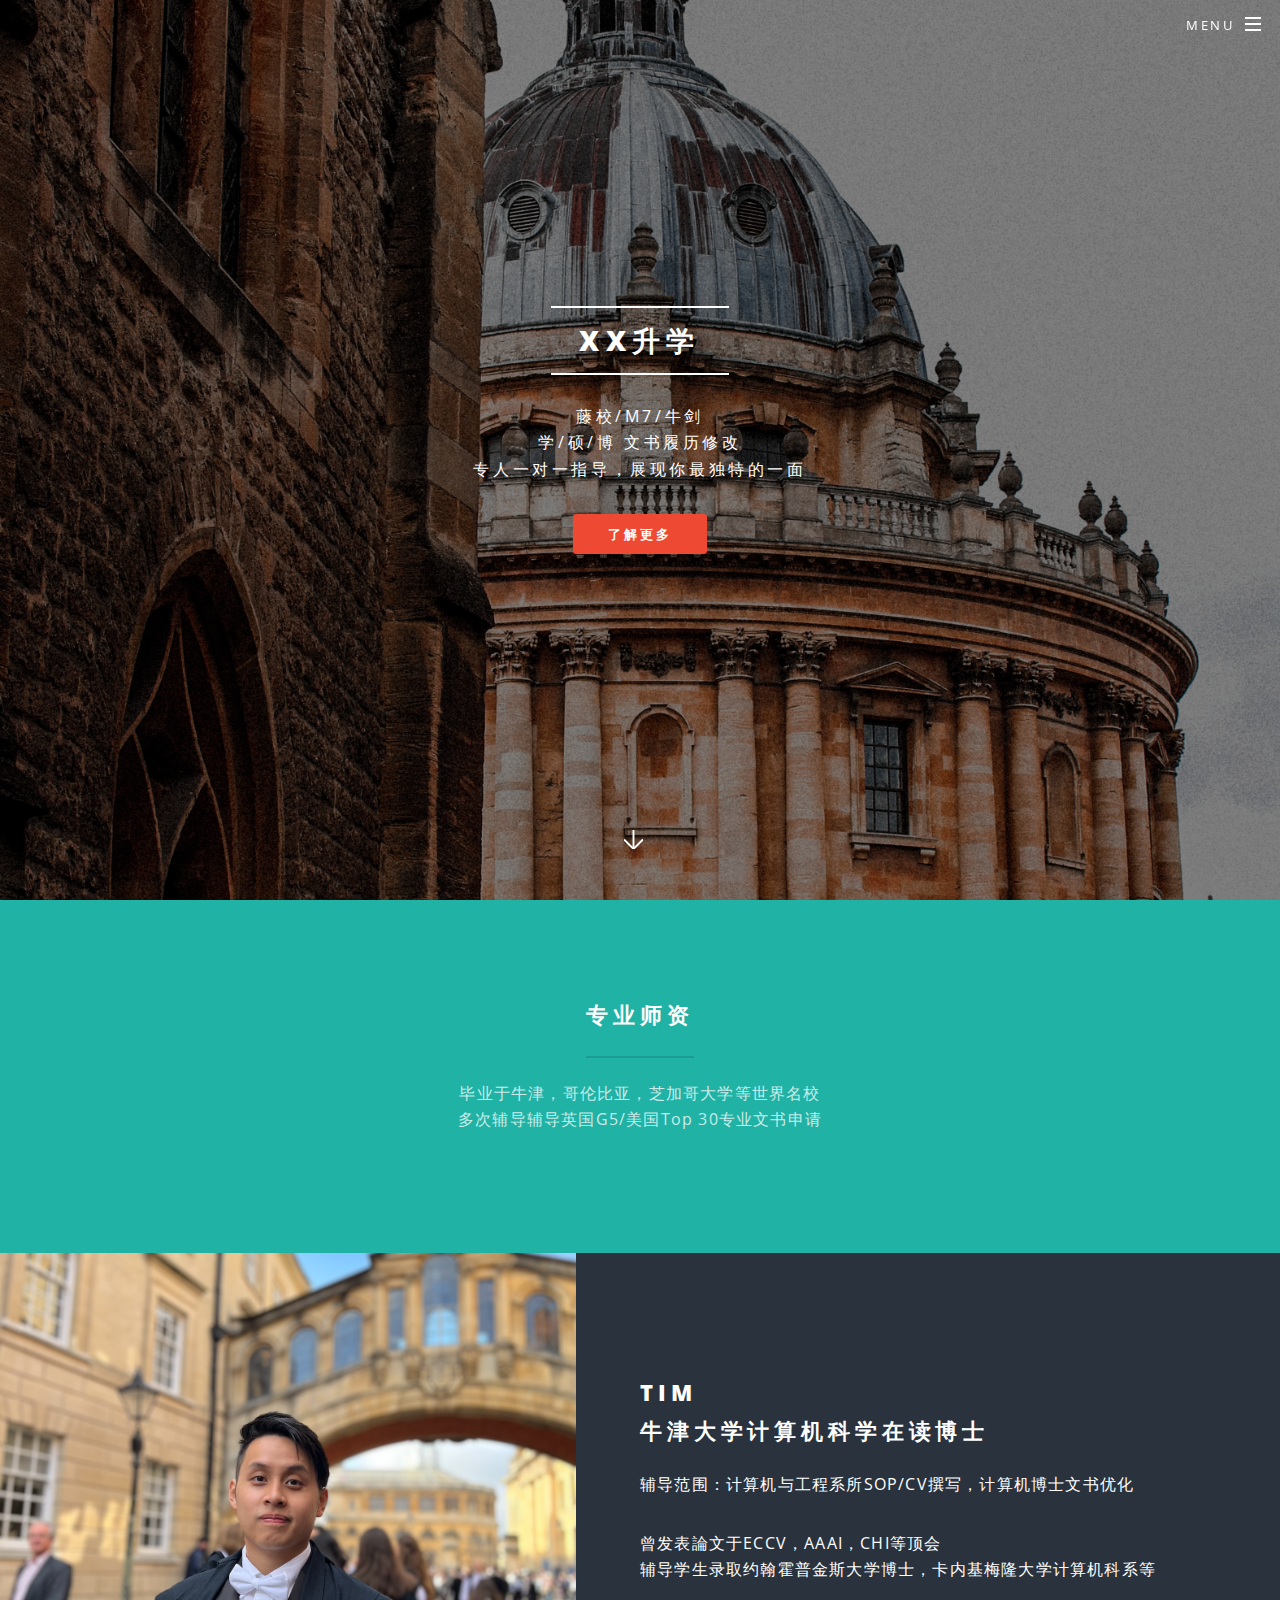
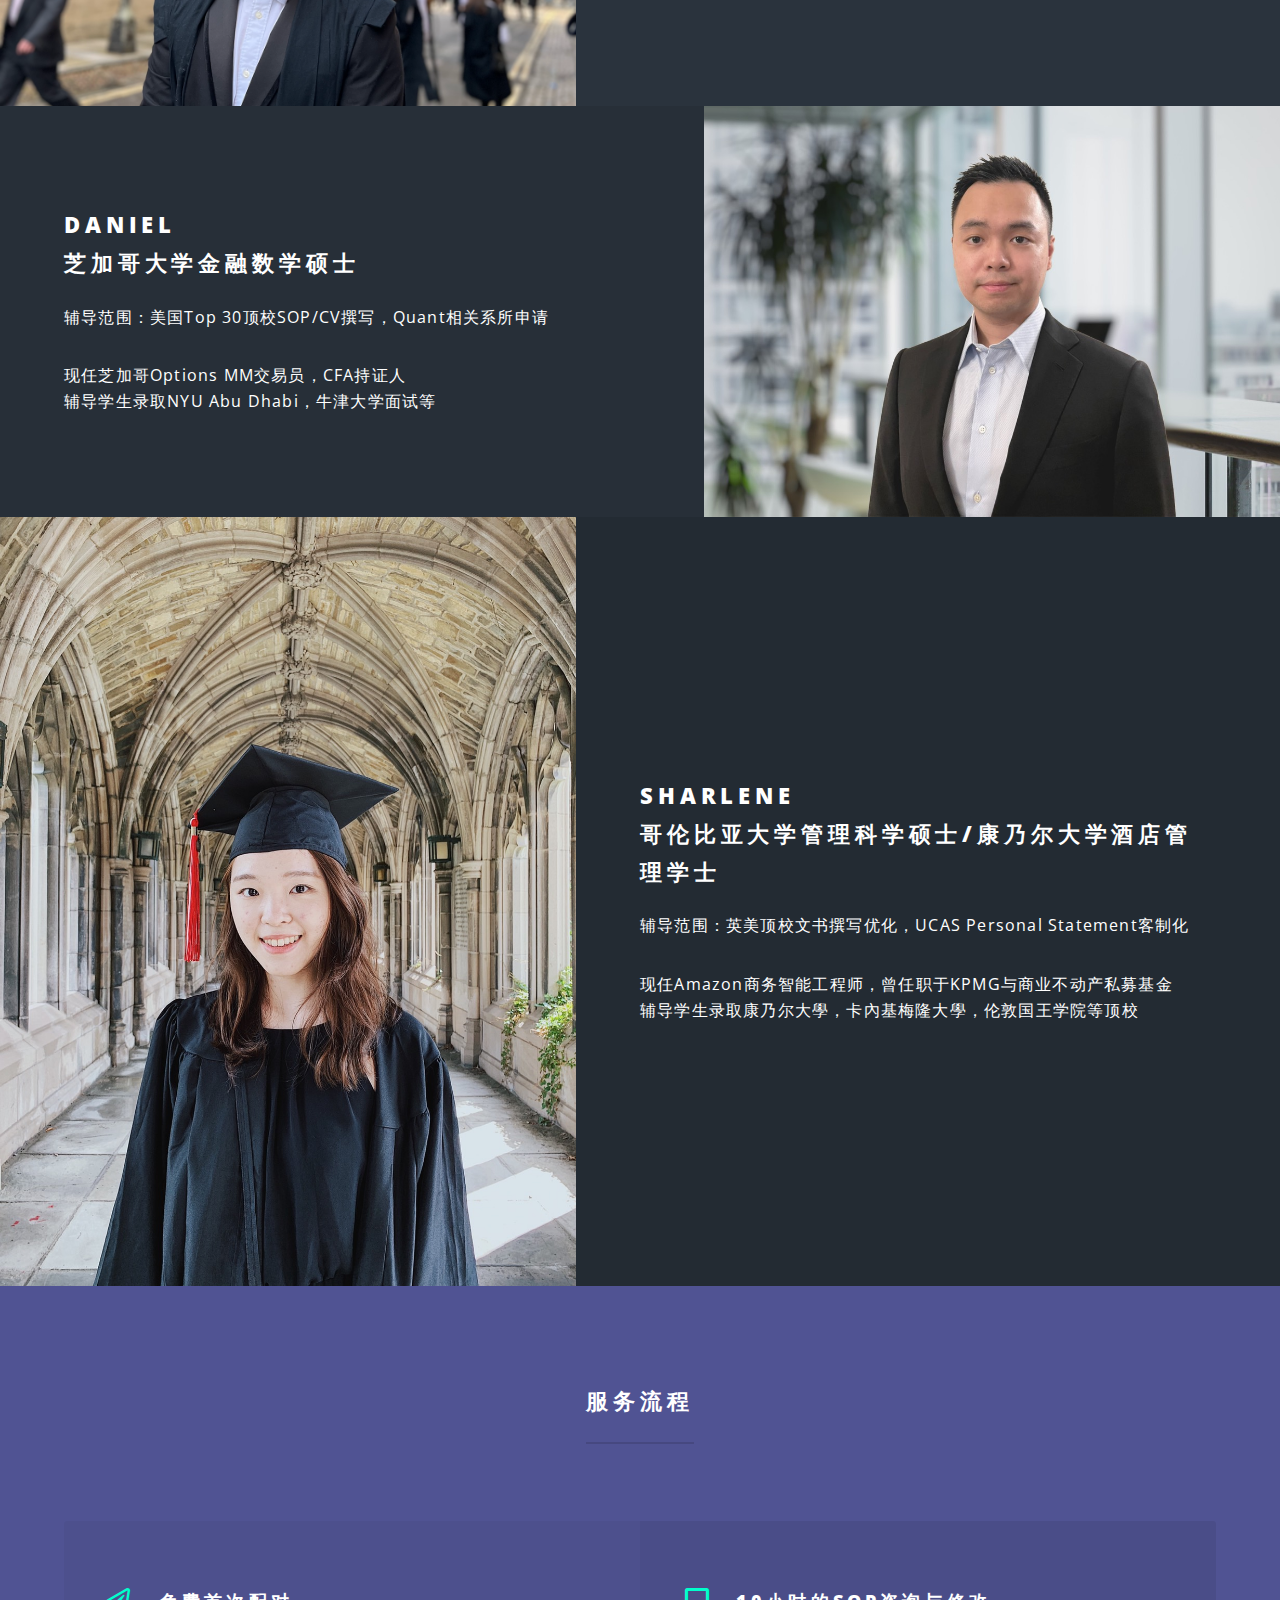
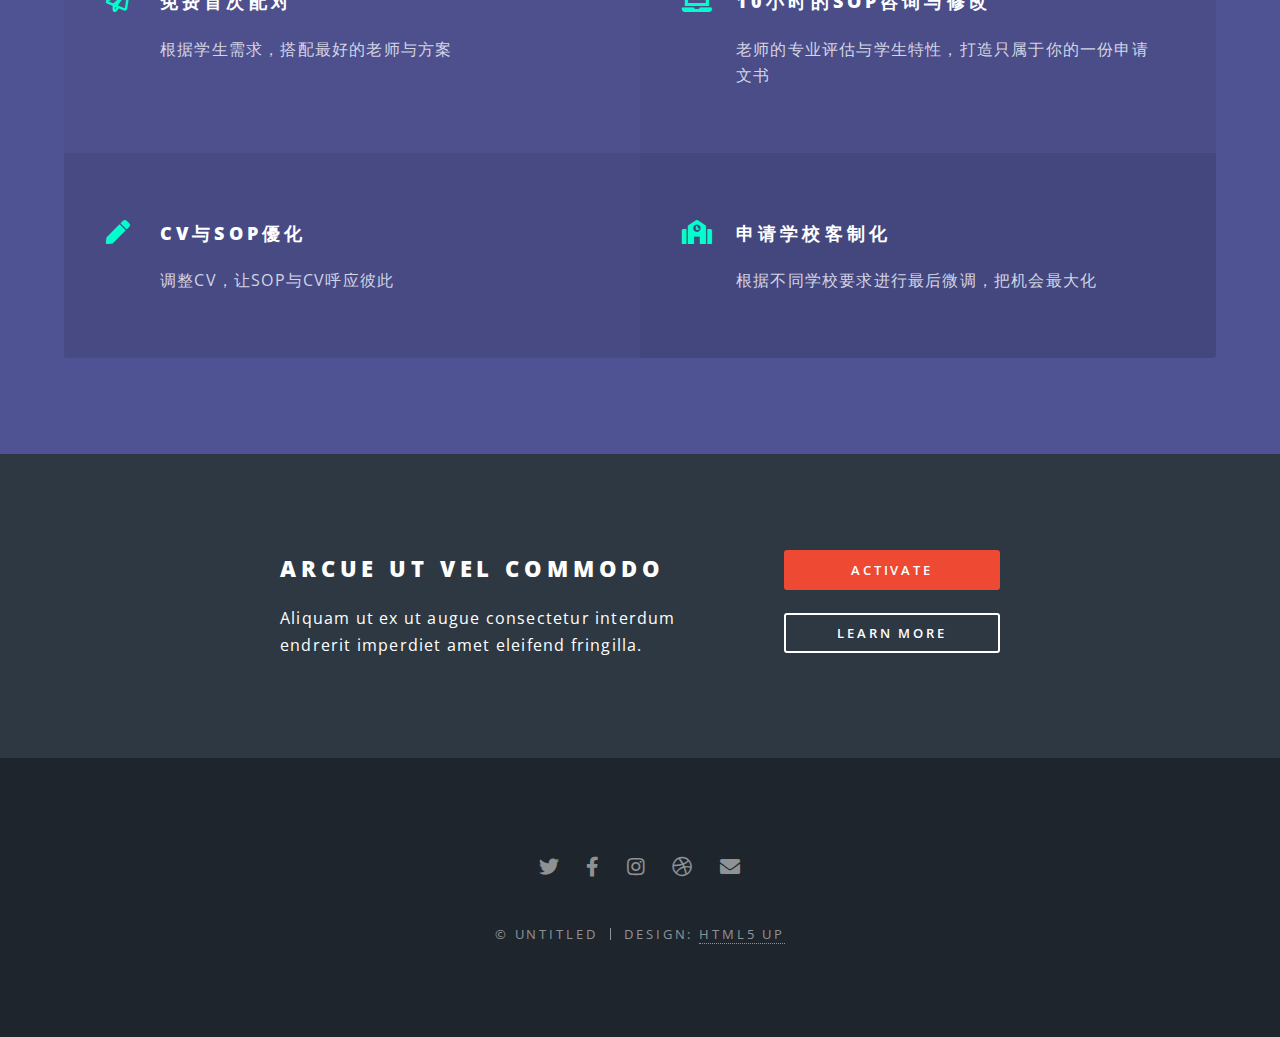
==== index.html @ e1a2651a "Add files via upload" ====
<!DOCTYPE HTML>
<!--
	Spectral by HTML5 UP
	html5up.net | @ajlkn
	Free for personal and commercial use under the CCA 3.0 license (html5up.net/license)
-->
<html>
	<head>
		<title>XX留学顾问</title>
		<meta charset="utf-8" />
		<meta name="viewport" content="width=device-width, initial-scale=1, user-scalable=no" />
		<link rel="stylesheet" href="assets/css/main.css" />
		<noscript><link rel="stylesheet" href="assets/css/noscript.css" /></noscript>
	</head>
	<body class="landing is-preload">

		<!-- Page Wrapper -->
			<div id="page-wrapper">

				<!-- Header -->
					<header id="header" class="alt">
						<h1><a href="index.html">XX升学</a></h1>
						<nav id="nav">
							<ul>
								<li class="special">
									<a href="#menu" class="menuToggle"><span>Menu</span></a>
									<div id="menu">
										<ul>
											<li><a href="index.html">Home</a></li>
											<li><a href="generic.html">Generic</a></li>
											<li><a href="elements.html">Elements</a></li>
											<li><a href="#">Sign Up</a></li>
											<li><a href="#">Log In</a></li>
										</ul>
									</div>
								</li>
							</ul>
						</nav>
					</header>

				<!-- Banner -->
					<section id="banner">
						<div class="inner">
							<h2>XX升学</h2>
							<p>藤校/M7/牛剑<br />
							学/硕/博 文书履历修改<br />
							专人一对一指导，展现你最独特的一面</a></p>
							<ul class="actions special">
								<li><a href="#" class="button primary">了解更多</a></li>
							</ul>
						</div>
						<a href="#one" class="more scrolly"></a>
					</section>

				<!-- One -->
					<section id="one" class="wrapper style1 special">
						<div class="inner">
							<header class="major">
								<h2>专业师资</h2>
								<p>毕业于牛津，哥伦比亚，芝加哥大学等世界名校<br />
									多次辅导辅导英国G5/美国Top 30专业文书申请</p>
							</header>
							<!-- <ul class="icons major">
								<li><span class="icon fa-gem major style1"><span class="label">Lorem</span></span></li>
								<li><span class="icon fa-heart major style2"><span class="label">Ipsum</span></span></li>
								<li><span class="icon solid fa-code major style3"><span class="label">Dolor</span></span></li>
							</ul> -->
						</div>
					</section>

				<!-- Two -->
					<section id="two" class="wrapper alt style2">
						<section class="spotlight">
							<div class="image"><img src="images/Tim_Photo.png" alt="" /></div><div class="content">
								<h2>Tim<br />
								牛津大学计算机科学在读博士</h2>
								<p>辅导范围：计算机与工程系所SOP/CV撰写，计算机博士文书优化</p>
								<p>曾发表論文于ECCV，AAAI，CHI等顶会</br>
								辅导学生录取约翰霍普金斯大学博士，卡内基梅隆大学计算机科系等
							</div>
						</section>
						<section class="spotlight">
							<div class="image"><img src="images/Daniel_Photo.jpeg" alt="" /></div><div class="content">
								<h2>Daniel<br />
								芝加哥大学金融数学硕士</h2>
								<p>辅导范围：美国Top 30顶校SOP/CV撰写，Quant相关系所申请</p>
								<p>现任芝加哥Options MM交易员，CFA持证人</br>
								辅导学生录取NYU Abu Dhabi，牛津大学面试等
							</div>
						</section>
						<section class="spotlight">
							<div class="image"><img src="images/Sharlene_Photo.jpg" alt="" /></div><div class="content">
								<h2>Sharlene<br />
								哥伦比亚大学管理科学硕士/康乃尔大学酒店管理学士</h2>
								<p>辅导范围：英美顶校文书撰写优化，UCAS Personal Statement客制化</p>
								<p>现任Amazon商务智能工程师，曾任职于KPMG与商业不动产私募基金</br>
								辅导学生录取康乃尔大學，卡內基梅隆大學，伦敦国王学院等顶校
								</p>
							</div>
						</section>
					</section>

				<!-- Three -->
					<section id="three" class="wrapper style3 special">
						<div class="inner">
							<header class="major">
								<h2>服务流程</h2>
								<!-- <p><br />
								fringilla tincidunt. Nullam dui leo Aenean mi ligula, rhoncus ullamcorper.</p> -->
							</header>
							<ul class="features">
								<li class="icon fa-paper-plane">
									<h3>免费首次配对</h3>
									<p>根据学生需求，搭配最好的老师与方案</p>
								</li>
								<li class="icon solid fa-laptop">
									<h3>10小时的SOP咨询与修改</h3>
									<p>老师的专业评估与学生特性，打造只属于你的一份申请文书</p>
								</li>
								<li class="icon solid fa-pen">
									<h3>CV与SOP優化</h3>
									<p>调整CV，让SOP与CV呼应彼此</p>
								</li>
								<li class="icon solid fa-school">
									<h3>申请学校客制化</h3>
									<p>根据不同学校要求进行最后微调，把机会最大化</p>
								</li>
								<!-- <li class="icon fa-heart">
									<h3>Aenean Primis</h3>
									<p>Augue consectetur sed interdum imperdiet et ipsum. Mauris lorem tincidunt nullam amet leo Aenean ligula consequat consequat.</p>
								</li>
								<li class="icon fa-flag">
									<h3>Tortor Ut</h3>
									<p>Augue consectetur sed interdum imperdiet et ipsum. Mauris lorem tincidunt nullam amet leo Aenean ligula consequat consequat.</p>
								</li> -->
							</ul>
						</div>
					</section>

				<!-- CTA -->
					<section id="cta" class="wrapper style4">
						<div class="inner">
							<header>
								<h2>Arcue ut vel commodo</h2>
								<p>Aliquam ut ex ut augue consectetur interdum endrerit imperdiet amet eleifend fringilla.</p>
							</header>
							<ul class="actions stacked">
								<li><a href="#" class="button fit primary">Activate</a></li>
								<li><a href="#" class="button fit">Learn More</a></li>
							</ul>
						</div>
					</section>

				<!-- Footer -->
					<footer id="footer">
						<ul class="icons">
							<li><a href="#" class="icon brands fa-twitter"><span class="label">Twitter</span></a></li>
							<li><a href="#" class="icon brands fa-facebook-f"><span class="label">Facebook</span></a></li>
							<li><a href="#" class="icon brands fa-instagram"><span class="label">Instagram</span></a></li>
							<li><a href="#" class="icon brands fa-dribbble"><span class="label">Dribbble</span></a></li>
							<li><a href="#" class="icon solid fa-envelope"><span class="label">Email</span></a></li>
						</ul>
						<ul class="copyright">
							<li>&copy; Untitled</li><li>Design: <a href="http://html5up.net">HTML5 UP</a></li>
						</ul>
					</footer>

			</div>

		<!-- Scripts -->
			<script src="assets/js/jquery.min.js"></script>
			<script src="assets/js/jquery.scrollex.min.js"></script>
			<script src="assets/js/jquery.scrolly.min.js"></script>
			<script src="assets/js/browser.min.js"></script>
			<script src="assets/js/breakpoints.min.js"></script>
			<script src="assets/js/util.js"></script>
			<script src="assets/js/main.js"></script>

	</body>
</html>
---- assets/css/main.css ----
@import url(fontawesome-all.min.css);
@import url("https://fonts.googleapis.com/css?family=Open+Sans:400,400italic,600,600italic,800,800italic");

/*
	Spectral by HTML5 UP
	html5up.net | @ajlkn
	Free for personal and commercial use under the CCA 3.0 license (html5up.net/license)
*/

html, body, div, span, applet, object,
iframe, h1, h2, h3, h4, h5, h6, p, blockquote,
pre, a, abbr, acronym, address, big, cite,
code, del, dfn, em, img, ins, kbd, q, s, samp,
small, strike, strong, sub, sup, tt, var, b,
u, i, center, dl, dt, dd, ol, ul, li, fieldset,
form, label, legend, table, caption, tbody,
tfoot, thead, tr, th, td, article, aside,
canvas, details, embed, figure, figcaption,
footer, header, hgroup, menu, nav, output, ruby,
section, summary, time, mark, audio, video {
	margin: 0;
	padding: 0;
	border: 0;
	font-size: 100%;
	font: inherit;
	vertical-align: baseline;}

article, aside, details, figcaption, figure,
footer, header, hgroup, menu, nav, section {
	display: block;}

body {
	line-height: 1;
}

ol, ul {
	list-style: none;
}

blockquote, q {
	quotes: none;
}

	blockquote:before, blockquote:after, q:before, q:after {
		content: '';
		content: none;
	}

table {
	border-collapse: collapse;
	border-spacing: 0;
}

body {
	-webkit-text-size-adjust: none;
}

mark {
	background-color: transparent;
	color: inherit;
}

input::-moz-focus-inner {
	border: 0;
	padding: 0;
}

input, select, textarea {
	-moz-appearance: none;
	-webkit-appearance: none;
	-ms-appearance: none;
	appearance: none;
}

/* Basic */

	@-ms-viewport {
		width: device-width;
	}

	html {
		box-sizing: border-box;
	}

	*, *:before, *:after {
		box-sizing: inherit;
	}

	body {
		background: #2e3842;
	}

		body.is-preload *, body.is-preload *:before, body.is-preload *:after {
			-moz-animation: none !important;
			-webkit-animation: none !important;
			-ms-animation: none !important;
			animation: none !important;
			-moz-transition: none !important;
			-webkit-transition: none !important;
			-ms-transition: none !important;
			transition: none !important;
		}

	body, input, select, textarea {
		color: #fff;
		font-family: "Open Sans", Helvetica, sans-serif;
		font-size: 15pt;
		font-weight: 400;
		letter-spacing: 0.075em;
		line-height: 1.65em;
	}

		@media screen and (max-width: 1680px) {

			body, input, select, textarea {
				font-size: 13pt;
			}

		}

		@media screen and (max-width: 1280px) {

			body, input, select, textarea {
				font-size: 12pt;
			}

		}

		@media screen and (max-width: 736px) {

			body, input, select, textarea {
				font-size: 11pt;
				letter-spacing: 0.0375em;
			}

		}

	a {
		-moz-transition: color 0.2s ease, border-bottom-color 0.2s ease;
		-webkit-transition: color 0.2s ease, border-bottom-color 0.2s ease;
		-ms-transition: color 0.2s ease, border-bottom-color 0.2s ease;
		transition: color 0.2s ease, border-bottom-color 0.2s ease;
		border-bottom: dotted 1px;
		color: inherit;
		text-decoration: none;
	}

		a:hover {
			border-bottom-color: transparent;
		}

	strong, b {
		color: #fff;
		font-weight: 600;
	}

	em, i {
		font-style: italic;
	}

	p {
		margin: 0 0 2em 0;
	}

	h1, h2, h3, h4, h5, h6 {
		color: #fff;
		font-weight: 800;
		letter-spacing: 0.225em;
		line-height: 1em;
		margin: 0 0 1em 0;
		text-transform: uppercase;
	}

		h1 a, h2 a, h3 a, h4 a, h5 a, h6 a {
			color: inherit;
			text-decoration: none;
		}

	h2 {
		font-size: 1.35em;
		line-height: 1.75em;
	}

		@media screen and (max-width: 736px) {

			h2 {
				font-size: 1.1em;
				line-height: 1.65em;
			}

		}

	h3 {
		font-size: 1.15em;
		line-height: 1.75em;
	}

		@media screen and (max-width: 736px) {

			h3 {
				font-size: 1em;
				line-height: 1.65em;
			}

		}

	h4 {
		font-size: 1em;
		line-height: 1.5em;
	}

	h5 {
		font-size: 0.8em;
		line-height: 1.5em;
	}

	h6 {
		font-size: 0.7em;
		line-height: 1.5em;
	}

	sub {
		font-size: 0.8em;
		position: relative;
		top: 0.5em;
	}

	sup {
		font-size: 0.8em;
		position: relative;
		top: -0.5em;
	}

	hr {
		border: 0;
		border-bottom: solid 2px #fff;
		margin: 3em 0;
	}

		hr.major {
			margin: 4.5em 0;
		}

	blockquote {
		border-left: solid 4px #fff;
		font-style: italic;
		margin: 0 0 2em 0;
		padding: 0.5em 0 0.5em 2em;
	}

	code {
		background: rgba(144, 144, 144, 0.25);
		border-radius: 3px;
		font-family: "Courier New", monospace;
		font-size: 0.9em;
		letter-spacing: 0;
		margin: 0 0.25em;
		padding: 0.25em 0.65em;
	}

	pre {
		-webkit-overflow-scrolling: touch;
		font-family: "Courier New", monospace;
		font-size: 0.9em;
		margin: 0 0 2em 0;
	}

		pre code {
			display: block;
			line-height: 1.75em;
			padding: 1em 1.5em;
			overflow-x: auto;
		}

	.align-left {
		text-align: left;
	}

	.align-center {
		text-align: center;
	}

	.align-right {
		text-align: right;
	}

/* Row */

	.row {
		display: flex;
		flex-wrap: wrap;
		box-sizing: border-box;
		align-items: stretch;
	}

		.row > * {
			box-sizing: border-box;
		}

		.row.gtr-uniform > * > :last-child {
			margin-bottom: 0;
		}

		.row.aln-left {
			justify-content: flex-start;
		}

		.row.aln-center {
			justify-content: center;
		}

		.row.aln-right {
			justify-content: flex-end;
		}

		.row.aln-top {
			align-items: flex-start;
		}

		.row.aln-middle {
			align-items: center;
		}

		.row.aln-bottom {
			align-items: flex-end;
		}

		.row > .imp {
			order: -1;
		}

		.row > .col-1 {
			width: 8.33333%;
		}

		.row > .off-1 {
			margin-left: 8.33333%;
		}

		.row > .col-2 {
			width: 16.66667%;
		}

		.row > .off-2 {
			margin-left: 16.66667%;
		}

		.row > .col-3 {
			width: 25%;
		}

		.row > .off-3 {
			margin-left: 25%;
		}

		.row > .col-4 {
			width: 33.33333%;
		}

		.row > .off-4 {
			margin-left: 33.33333%;
		}

		.row > .col-5 {
			width: 41.66667%;
		}

		.row > .off-5 {
			margin-left: 41.66667%;
		}

		.row > .col-6 {
			width: 50%;
		}

		.row > .off-6 {
			margin-left: 50%;
		}

		.row > .col-7 {
			width: 58.33333%;
		}

		.row > .off-7 {
			margin-left: 58.33333%;
		}

		.row > .col-8 {
			width: 66.66667%;
		}

		.row > .off-8 {
			margin-left: 66.66667%;
		}

		.row > .col-9 {
			width: 75%;
		}

		.row > .off-9 {
			margin-left: 75%;
		}

		.row > .col-10 {
			width: 83.33333%;
		}

		.row > .off-10 {
			margin-left: 83.33333%;
		}

		.row > .col-11 {
			width: 91.66667%;
		}

		.row > .off-11 {
			margin-left: 91.66667%;
		}

		.row > .col-12 {
			width: 100%;
		}

		.row > .off-12 {
			margin-left: 100%;
		}

		.row.gtr-0 {
			margin-top: 0;
			margin-left: 0em;
		}

			.row.gtr-0 > * {
				padding: 0 0 0 0em;
			}

			.row.gtr-0.gtr-uniform {
				margin-top: 0em;
			}

				.row.gtr-0.gtr-uniform > * {
					padding-top: 0em;
				}

		.row.gtr-25 {
			margin-top: 0;
			margin-left: -0.375em;
		}

			.row.gtr-25 > * {
				padding: 0 0 0 0.375em;
			}

			.row.gtr-25.gtr-uniform {
				margin-top: -0.375em;
			}

				.row.gtr-25.gtr-uniform > * {
					padding-top: 0.375em;
				}

		.row.gtr-50 {
			margin-top: 0;
			margin-left: -0.75em;
		}

			.row.gtr-50 > * {
				padding: 0 0 0 0.75em;
			}

			.row.gtr-50.gtr-uniform {
				margin-top: -0.75em;
			}

				.row.gtr-50.gtr-uniform > * {
					padding-top: 0.75em;
				}

		.row {
			margin-top: 0;
			margin-left: -1.5em;
		}

			.row > * {
				padding: 0 0 0 1.5em;
			}

			.row.gtr-uniform {
				margin-top: -1.5em;
			}

				.row.gtr-uniform > * {
					padding-top: 1.5em;
				}

		.row.gtr-150 {
			margin-top: 0;
			margin-left: -2.25em;
		}

			.row.gtr-150 > * {
				padding: 0 0 0 2.25em;
			}

			.row.gtr-150.gtr-uniform {
				margin-top: -2.25em;
			}

				.row.gtr-150.gtr-uniform > * {
					padding-top: 2.25em;
				}

		.row.gtr-200 {
			margin-top: 0;
			margin-left: -3em;
		}

			.row.gtr-200 > * {
				padding: 0 0 0 3em;
			}

			.row.gtr-200.gtr-uniform {
				margin-top: -3em;
			}

				.row.gtr-200.gtr-uniform > * {
					padding-top: 3em;
				}

		@media screen and (max-width: 1680px) {

			.row {
				display: flex;
				flex-wrap: wrap;
				box-sizing: border-box;
				align-items: stretch;
			}

				.row > * {
					box-sizing: border-box;
				}

				.row.gtr-uniform > * > :last-child {
					margin-bottom: 0;
				}

				.row.aln-left {
					justify-content: flex-start;
				}

				.row.aln-center {
					justify-content: center;
				}

				.row.aln-right {
					justify-content: flex-end;
				}

				.row.aln-top {
					align-items: flex-start;
				}

				.row.aln-middle {
					align-items: center;
				}

				.row.aln-bottom {
					align-items: flex-end;
				}

				.row > .imp-xlarge {
					order: -1;
				}

				.row > .col-1-xlarge {
					width: 8.33333%;
				}

				.row > .off-1-xlarge {
					margin-left: 8.33333%;
				}

				.row > .col-2-xlarge {
					width: 16.66667%;
				}

				.row > .off-2-xlarge {
					margin-left: 16.66667%;
				}

				.row > .col-3-xlarge {
					width: 25%;
				}

				.row > .off-3-xlarge {
					margin-left: 25%;
				}

				.row > .col-4-xlarge {
					width: 33.33333%;
				}

				.row > .off-4-xlarge {
					margin-left: 33.33333%;
				}

				.row > .col-5-xlarge {
					width: 41.66667%;
				}

				.row > .off-5-xlarge {
					margin-left: 41.66667%;
				}

				.row > .col-6-xlarge {
					width: 50%;
				}

				.row > .off-6-xlarge {
					margin-left: 50%;
				}

				.row > .col-7-xlarge {
					width: 58.33333%;
				}

				.row > .off-7-xlarge {
					margin-left: 58.33333%;
				}

				.row > .col-8-xlarge {
					width: 66.66667%;
				}

				.row > .off-8-xlarge {
					margin-left: 66.66667%;
				}

				.row > .col-9-xlarge {
					width: 75%;
				}

				.row > .off-9-xlarge {
					margin-left: 75%;
				}

				.row > .col-10-xlarge {
					width: 83.33333%;
				}

				.row > .off-10-xlarge {
					margin-left: 83.33333%;
				}

				.row > .col-11-xlarge {
					width: 91.66667%;
				}

				.row > .off-11-xlarge {
					margin-left: 91.66667%;
				}

				.row > .col-12-xlarge {
					width: 100%;
				}

				.row > .off-12-xlarge {
					margin-left: 100%;
				}

				.row.gtr-0 {
					margin-top: 0;
					margin-left: 0em;
				}

					.row.gtr-0 > * {
						padding: 0 0 0 0em;
					}

					.row.gtr-0.gtr-uniform {
						margin-top: 0em;
					}

						.row.gtr-0.gtr-uniform > * {
							padding-top: 0em;
						}

				.row.gtr-25 {
					margin-top: 0;
					margin-left: -0.375em;
				}

					.row.gtr-25 > * {
						padding: 0 0 0 0.375em;
					}

					.row.gtr-25.gtr-uniform {
						margin-top: -0.375em;
					}

						.row.gtr-25.gtr-uniform > * {
							padding-top: 0.375em;
						}

				.row.gtr-50 {
					margin-top: 0;
					margin-left: -0.75em;
				}

					.row.gtr-50 > * {
						padding: 0 0 0 0.75em;
					}

					.row.gtr-50.gtr-uniform {
						margin-top: -0.75em;
					}

						.row.gtr-50.gtr-uniform > * {
							padding-top: 0.75em;
						}

				.row {
					margin-top: 0;
					margin-left: -1.5em;
				}

					.row > * {
						padding: 0 0 0 1.5em;
					}

					.row.gtr-uniform {
						margin-top: -1.5em;
					}

						.row.gtr-uniform > * {
							padding-top: 1.5em;
						}

				.row.gtr-150 {
					margin-top: 0;
					margin-left: -2.25em;
				}

					.row.gtr-150 > * {
						padding: 0 0 0 2.25em;
					}

					.row.gtr-150.gtr-uniform {
						margin-top: -2.25em;
					}

						.row.gtr-150.gtr-uniform > * {
							padding-top: 2.25em;
						}

				.row.gtr-200 {
					margin-top: 0;
					margin-left: -3em;
				}

					.row.gtr-200 > * {
						padding: 0 0 0 3em;
					}

					.row.gtr-200.gtr-uniform {
						margin-top: -3em;
					}

						.row.gtr-200.gtr-uniform > * {
							padding-top: 3em;
						}

		}

		@media screen and (max-width: 1280px) {

			.row {
				display: flex;
				flex-wrap: wrap;
				box-sizing: border-box;
				align-items: stretch;
			}

				.row > * {
					box-sizing: border-box;
				}

				.row.gtr-uniform > * > :last-child {
					margin-bottom: 0;
				}

				.row.aln-left {
					justify-content: flex-start;
				}

				.row.aln-center {
					justify-content: center;
				}

				.row.aln-right {
					justify-content: flex-end;
				}

				.row.aln-top {
					align-items: flex-start;
				}

				.row.aln-middle {
					align-items: center;
				}

				.row.aln-bottom {
					align-items: flex-end;
				}

				.row > .imp-large {
					order: -1;
				}

				.row > .col-1-large {
					width: 8.33333%;
				}

				.row > .off-1-large {
					margin-left: 8.33333%;
				}

				.row > .col-2-large {
					width: 16.66667%;
				}

				.row > .off-2-large {
					margin-left: 16.66667%;
				}

				.row > .col-3-large {
					width: 25%;
				}

				.row > .off-3-large {
					margin-left: 25%;
				}

				.row > .col-4-large {
					width: 33.33333%;
				}

				.row > .off-4-large {
					margin-left: 33.33333%;
				}

				.row > .col-5-large {
					width: 41.66667%;
				}

				.row > .off-5-large {
					margin-left: 41.66667%;
				}

				.row > .col-6-large {
					width: 50%;
				}

				.row > .off-6-large {
					margin-left: 50%;
				}

				.row > .col-7-large {
					width: 58.33333%;
				}

				.row > .off-7-large {
					margin-left: 58.33333%;
				}

				.row > .col-8-large {
					width: 66.66667%;
				}

				.row > .off-8-large {
					margin-left: 66.66667%;
				}

				.row > .col-9-large {
					width: 75%;
				}

				.row > .off-9-large {
					margin-left: 75%;
				}

				.row > .col-10-large {
					width: 83.33333%;
				}

				.row > .off-10-large {
					margin-left: 83.33333%;
				}

				.row > .col-11-large {
					width: 91.66667%;
				}

				.row > .off-11-large {
					margin-left: 91.66667%;
				}

				.row > .col-12-large {
					width: 100%;
				}

				.row > .off-12-large {
					margin-left: 100%;
				}

				.row.gtr-0 {
					margin-top: 0;
					margin-left: 0em;
				}

					.row.gtr-0 > * {
						padding: 0 0 0 0em;
					}

					.row.gtr-0.gtr-uniform {
						margin-top: 0em;
					}

						.row.gtr-0.gtr-uniform > * {
							padding-top: 0em;
						}

				.row.gtr-25 {
					margin-top: 0;
					margin-left: -0.375em;
				}

					.row.gtr-25 > * {
						padding: 0 0 0 0.375em;
					}

					.row.gtr-25.gtr-uniform {
						margin-top: -0.375em;
					}

						.row.gtr-25.gtr-uniform > * {
							padding-top: 0.375em;
						}

				.row.gtr-50 {
					margin-top: 0;
					margin-left: -0.75em;
				}

					.row.gtr-50 > * {
						padding: 0 0 0 0.75em;
					}

					.row.gtr-50.gtr-uniform {
						margin-top: -0.75em;
					}

						.row.gtr-50.gtr-uniform > * {
							padding-top: 0.75em;
						}

				.row {
					margin-top: 0;
					margin-left: -1.5em;
				}

					.row > * {
						padding: 0 0 0 1.5em;
					}

					.row.gtr-uniform {
						margin-top: -1.5em;
					}

						.row.gtr-uniform > * {
							padding-top: 1.5em;
						}

				.row.gtr-150 {
					margin-top: 0;
					margin-left: -2.25em;
				}

					.row.gtr-150 > * {
						padding: 0 0 0 2.25em;
					}

					.row.gtr-150.gtr-uniform {
						margin-top: -2.25em;
					}

						.row.gtr-150.gtr-uniform > * {
							padding-top: 2.25em;
						}

				.row.gtr-200 {
					margin-top: 0;
					margin-left: -3em;
				}

					.row.gtr-200 > * {
						padding: 0 0 0 3em;
					}

					.row.gtr-200.gtr-uniform {
						margin-top: -3em;
					}

						.row.gtr-200.gtr-uniform > * {
							padding-top: 3em;
						}

		}

		@media screen and (max-width: 980px) {

			.row {
				display: flex;
				flex-wrap: wrap;
				box-sizing: border-box;
				align-items: stretch;
			}

				.row > * {
					box-sizing: border-box;
				}

				.row.gtr-uniform > * > :last-child {
					margin-bottom: 0;
				}

				.row.aln-left {
					justify-content: flex-start;
				}

				.row.aln-center {
					justify-content: center;
				}

				.row.aln-right {
					justify-content: flex-end;
				}

				.row.aln-top {
					align-items: flex-start;
				}

				.row.aln-middle {
					align-items: center;
				}

				.row.aln-bottom {
					align-items: flex-end;
				}

				.row > .imp-medium {
					order: -1;
				}

				.row > .col-1-medium {
					width: 8.33333%;
				}

				.row > .off-1-medium {
					margin-left: 8.33333%;
				}

				.row > .col-2-medium {
					width: 16.66667%;
				}

				.row > .off-2-medium {
					margin-left: 16.66667%;
				}

				.row > .col-3-medium {
					width: 25%;
				}

				.row > .off-3-medium {
					margin-left: 25%;
				}

				.row > .col-4-medium {
					width: 33.33333%;
				}

				.row > .off-4-medium {
					margin-left: 33.33333%;
				}

				.row > .col-5-medium {
					width: 41.66667%;
				}

				.row > .off-5-medium {
					margin-left: 41.66667%;
				}

				.row > .col-6-medium {
					width: 50%;
				}

				.row > .off-6-medium {
					margin-left: 50%;
				}

				.row > .col-7-medium {
					width: 58.33333%;
				}

				.row > .off-7-medium {
					margin-left: 58.33333%;
				}

				.row > .col-8-medium {
					width: 66.66667%;
				}

				.row > .off-8-medium {
					margin-left: 66.66667%;
				}

				.row > .col-9-medium {
					width: 75%;
				}

				.row > .off-9-medium {
					margin-left: 75%;
				}

				.row > .col-10-medium {
					width: 83.33333%;
				}

				.row > .off-10-medium {
					margin-left: 83.33333%;
				}

				.row > .col-11-medium {
					width: 91.66667%;
				}

				.row > .off-11-medium {
					margin-left: 91.66667%;
				}

				.row > .col-12-medium {
					width: 100%;
				}

				.row > .off-12-medium {
					margin-left: 100%;
				}

				.row.gtr-0 {
					margin-top: 0;
					margin-left: 0em;
				}

					.row.gtr-0 > * {
						padding: 0 0 0 0em;
					}

					.row.gtr-0.gtr-uniform {
						margin-top: 0em;
					}

						.row.gtr-0.gtr-uniform > * {
							padding-top: 0em;
						}

				.row.gtr-25 {
					margin-top: 0;
					margin-left: -0.375em;
				}

					.row.gtr-25 > * {
						padding: 0 0 0 0.375em;
					}

					.row.gtr-25.gtr-uniform {
						margin-top: -0.375em;
					}

						.row.gtr-25.gtr-uniform > * {
							padding-top: 0.375em;
						}

				.row.gtr-50 {
					margin-top: 0;
					margin-left: -0.75em;
				}

					.row.gtr-50 > * {
						padding: 0 0 0 0.75em;
					}

					.row.gtr-50.gtr-uniform {
						margin-top: -0.75em;
					}

						.row.gtr-50.gtr-uniform > * {
							padding-top: 0.75em;
						}

				.row {
					margin-top: 0;
					margin-left: -1.5em;
				}

					.row > * {
						padding: 0 0 0 1.5em;
					}

					.row.gtr-uniform {
						margin-top: -1.5em;
					}

						.row.gtr-uniform > * {
							padding-top: 1.5em;
						}

				.row.gtr-150 {
					margin-top: 0;
					margin-left: -2.25em;
				}

					.row.gtr-150 > * {
						padding: 0 0 0 2.25em;
					}

					.row.gtr-150.gtr-uniform {
						margin-top: -2.25em;
					}

						.row.gtr-150.gtr-uniform > * {
							padding-top: 2.25em;
						}

				.row.gtr-200 {
					margin-top: 0;
					margin-left: -3em;
				}

					.row.gtr-200 > * {
						padding: 0 0 0 3em;
					}

					.row.gtr-200.gtr-uniform {
						margin-top: -3em;
					}

						.row.gtr-200.gtr-uniform > * {
							padding-top: 3em;
						}

		}

		@media screen and (max-width: 736px) {

			.row {
				display: flex;
				flex-wrap: wrap;
				box-sizing: border-box;
				align-items: stretch;
			}

				.row > * {
					box-sizing: border-box;
				}

				.row.gtr-uniform > * > :last-child {
					margin-bottom: 0;
				}

				.row.aln-left {
					justify-content: flex-start;
				}

				.row.aln-center {
					justify-content: center;
				}

				.row.aln-right {
					justify-content: flex-end;
				}

				.row.aln-top {
					align-items: flex-start;
				}

				.row.aln-middle {
					align-items: center;
				}

				.row.aln-bottom {
					align-items: flex-end;
				}

				.row > .imp-small {
					order: -1;
				}

				.row > .col-1-small {
					width: 8.33333%;
				}

				.row > .off-1-small {
					margin-left: 8.33333%;
				}

				.row > .col-2-small {
					width: 16.66667%;
				}

				.row > .off-2-small {
					margin-left: 16.66667%;
				}

				.row > .col-3-small {
					width: 25%;
				}

				.row > .off-3-small {
					margin-left: 25%;
				}

				.row > .col-4-small {
					width: 33.33333%;
				}

				.row > .off-4-small {
					margin-left: 33.33333%;
				}

				.row > .col-5-small {
					width: 41.66667%;
				}

				.row > .off-5-small {
					margin-left: 41.66667%;
				}

				.row > .col-6-small {
					width: 50%;
				}

				.row > .off-6-small {
					margin-left: 50%;
				}

				.row > .col-7-small {
					width: 58.33333%;
				}

				.row > .off-7-small {
					margin-left: 58.33333%;
				}

				.row > .col-8-small {
					width: 66.66667%;
				}

				.row > .off-8-small {
					margin-left: 66.66667%;
				}

				.row > .col-9-small {
					width: 75%;
				}

				.row > .off-9-small {
					margin-left: 75%;
				}

				.row > .col-10-small {
					width: 83.33333%;
				}

				.row > .off-10-small {
					margin-left: 83.33333%;
				}

				.row > .col-11-small {
					width: 91.66667%;
				}

				.row > .off-11-small {
					margin-left: 91.66667%;
				}

				.row > .col-12-small {
					width: 100%;
				}

				.row > .off-12-small {
					margin-left: 100%;
				}

				.row.gtr-0 {
					margin-top: 0;
					margin-left: 0em;
				}

					.row.gtr-0 > * {
						padding: 0 0 0 0em;
					}

					.row.gtr-0.gtr-uniform {
						margin-top: 0em;
					}

						.row.gtr-0.gtr-uniform > * {
							padding-top: 0em;
						}

				.row.gtr-25 {
					margin-top: 0;
					margin-left: -0.375em;
				}

					.row.gtr-25 > * {
						padding: 0 0 0 0.375em;
					}

					.row.gtr-25.gtr-uniform {
						margin-top: -0.375em;
					}

						.row.gtr-25.gtr-uniform > * {
							padding-top: 0.375em;
						}

				.row.gtr-50 {
					margin-top: 0;
					margin-left: -0.75em;
				}

					.row.gtr-50 > * {
						padding: 0 0 0 0.75em;
					}

					.row.gtr-50.gtr-uniform {
						margin-top: -0.75em;
					}

						.row.gtr-50.gtr-uniform > * {
							padding-top: 0.75em;
						}

				.row {
					margin-top: 0;
					margin-left: -1.5em;
				}

					.row > * {
						padding: 0 0 0 1.5em;
					}

					.row.gtr-uniform {
						margin-top: -1.5em;
					}

						.row.gtr-uniform > * {
							padding-top: 1.5em;
						}

				.row.gtr-150 {
					margin-top: 0;
					margin-left: -2.25em;
				}

					.row.gtr-150 > * {
						padding: 0 0 0 2.25em;
					}

					.row.gtr-150.gtr-uniform {
						margin-top: -2.25em;
					}

						.row.gtr-150.gtr-uniform > * {
							padding-top: 2.25em;
						}

				.row.gtr-200 {
					margin-top: 0;
					margin-left: -3em;
				}

					.row.gtr-200 > * {
						padding: 0 0 0 3em;
					}

					.row.gtr-200.gtr-uniform {
						margin-top: -3em;
					}

						.row.gtr-200.gtr-uniform > * {
							padding-top: 3em;
						}

		}

		@media screen and (max-width: 480px) {

			.row {
				display: flex;
				flex-wrap: wrap;
				box-sizing: border-box;
				align-items: stretch;
			}

				.row > * {
					box-sizing: border-box;
				}

				.row.gtr-uniform > * > :last-child {
					margin-bottom: 0;
				}

				.row.aln-left {
					justify-content: flex-start;
				}

				.row.aln-center {
					justify-content: center;
				}

				.row.aln-right {
					justify-content: flex-end;
				}

				.row.aln-top {
					align-items: flex-start;
				}

				.row.aln-middle {
					align-items: center;
				}

				.row.aln-bottom {
					align-items: flex-end;
				}

				.row > .imp-xsmall {
					order: -1;
				}

				.row > .col-1-xsmall {
					width: 8.33333%;
				}

				.row > .off-1-xsmall {
					margin-left: 8.33333%;
				}

				.row > .col-2-xsmall {
					width: 16.66667%;
				}

				.row > .off-2-xsmall {
					margin-left: 16.66667%;
				}

				.row > .col-3-xsmall {
					width: 25%;
				}

				.row > .off-3-xsmall {
					margin-left: 25%;
				}

				.row > .col-4-xsmall {
					width: 33.33333%;
				}

				.row > .off-4-xsmall {
					margin-left: 33.33333%;
				}

				.row > .col-5-xsmall {
					width: 41.66667%;
				}

				.row > .off-5-xsmall {
					margin-left: 41.66667%;
				}

				.row > .col-6-xsmall {
					width: 50%;
				}

				.row > .off-6-xsmall {
					margin-left: 50%;
				}

				.row > .col-7-xsmall {
					width: 58.33333%;
				}

				.row > .off-7-xsmall {
					margin-left: 58.33333%;
				}

				.row > .col-8-xsmall {
					width: 66.66667%;
				}

				.row > .off-8-xsmall {
					margin-left: 66.66667%;
				}

				.row > .col-9-xsmall {
					width: 75%;
				}

				.row > .off-9-xsmall {
					margin-left: 75%;
				}

				.row > .col-10-xsmall {
					width: 83.33333%;
				}

				.row > .off-10-xsmall {
					margin-left: 83.33333%;
				}

				.row > .col-11-xsmall {
					width: 91.66667%;
				}

				.row > .off-11-xsmall {
					margin-left: 91.66667%;
				}

				.row > .col-12-xsmall {
					width: 100%;
				}

				.row > .off-12-xsmall {
					margin-left: 100%;
				}

				.row.gtr-0 {
					margin-top: 0;
					margin-left: 0em;
				}

					.row.gtr-0 > * {
						padding: 0 0 0 0em;
					}

					.row.gtr-0.gtr-uniform {
						margin-top: 0em;
					}

						.row.gtr-0.gtr-uniform > * {
							padding-top: 0em;
						}

				.row.gtr-25 {
					margin-top: 0;
					margin-left: -0.375em;
				}

					.row.gtr-25 > * {
						padding: 0 0 0 0.375em;
					}

					.row.gtr-25.gtr-uniform {
						margin-top: -0.375em;
					}

						.row.gtr-25.gtr-uniform > * {
							padding-top: 0.375em;
						}

				.row.gtr-50 {
					margin-top: 0;
					margin-left: -0.75em;
				}

					.row.gtr-50 > * {
						padding: 0 0 0 0.75em;
					}

					.row.gtr-50.gtr-uniform {
						margin-top: -0.75em;
					}

						.row.gtr-50.gtr-uniform > * {
							padding-top: 0.75em;
						}

				.row {
					margin-top: 0;
					margin-left: -1.5em;
				}

					.row > * {
						padding: 0 0 0 1.5em;
					}

					.row.gtr-uniform {
						margin-top: -1.5em;
					}

						.row.gtr-uniform > * {
							padding-top: 1.5em;
						}

				.row.gtr-150 {
					margin-top: 0;
					margin-left: -2.25em;
				}

					.row.gtr-150 > * {
						padding: 0 0 0 2.25em;
					}

					.row.gtr-150.gtr-uniform {
						margin-top: -2.25em;
					}

						.row.gtr-150.gtr-uniform > * {
							padding-top: 2.25em;
						}

				.row.gtr-200 {
					margin-top: 0;
					margin-left: -3em;
				}

					.row.gtr-200 > * {
						padding: 0 0 0 3em;
					}

					.row.gtr-200.gtr-uniform {
						margin-top: -3em;
					}

						.row.gtr-200.gtr-uniform > * {
							padding-top: 3em;
						}

		}

/* Section/Article */

	section.special, article.special {
		text-align: center;
	}

	header p {
		color: rgba(255, 255, 255, 0.5);
		position: relative;
		top: -0.25em;
	}

	header h3 + p {
		font-size: 1.1em;
	}

	header h4 + p,
	header h5 + p,
	header h6 + p {
		font-size: 0.9em;
	}

	header.major {
		margin: 0 0 3.5em 0;
	}

		header.major h2, header.major h3, header.major h4, header.major h5, header.major h6 {
			border-bottom: solid 2px #fff;
			display: inline-block;
			padding-bottom: 1em;
			position: relative;
		}

			header.major h2:after, header.major h3:after, header.major h4:after, header.major h5:after, header.major h6:after {
				content: '';
				display: block;
				height: 1px;
			}

		header.major p {
			color: #fff;
			top: 0;
		}

		@media screen and (max-width: 736px) {

			header.major {
				margin: 0 0 2em 0;
			}

		}

	@media screen and (max-width: 980px) {

		header br {
			display: none;
		}

	}

/* Form */

	form {
		margin: 0 0 2em 0;
	}

	label {
		color: #fff;
		display: block;
		font-size: 0.9em;
		font-weight: 600;
		margin: 0 0 1em 0;
	}

	input[type="text"],
	input[type="password"],
	input[type="email"],
	select,
	textarea {
		-moz-appearance: none;
		-webkit-appearance: none;
		-ms-appearance: none;
		appearance: none;
		background-color: rgba(144, 144, 144, 0.25);
		border-radius: 3px;
		border: none;
		color: inherit;
		display: block;
		outline: 0;
		padding: 0 1em;
		text-decoration: none;
		width: 100%;
	}

		input[type="text"]:invalid,
		input[type="password"]:invalid,
		input[type="email"]:invalid,
		select:invalid,
		textarea:invalid {
			box-shadow: none;
		}

		input[type="text"]:focus,
		input[type="password"]:focus,
		input[type="email"]:focus,
		select:focus,
		textarea:focus {
			box-shadow: 0 0 0 2px #21b2a6;
		}

	select {
		background-size: 1.25em;
		background-repeat: no-repeat;
		background-position: calc(100% - 1em) center;
		height: 2.75em;
		padding-right: 2.75em;
		text-overflow: ellipsis;
	}

		select:focus::-ms-value {
			background-color: transparent;
		}

		select::-ms-expand {
			display: none;
		}

	input[type="text"],
	input[type="password"],
	input[type="email"],
	select {
		height: 2.75em;
	}

	textarea {
		padding: 0.75em 1em;
	}

	input[type="checkbox"],
	input[type="radio"] {
		-moz-appearance: none;
		-webkit-appearance: none;
		-ms-appearance: none;
		appearance: none;
		display: block;
		float: left;
		margin-right: -2em;
		opacity: 0;
		width: 1em;
		z-index: -1;
	}

		input[type="checkbox"] + label,
		input[type="radio"] + label {
			text-decoration: none;
			color: #fff;
			cursor: pointer;
			display: inline-block;
			font-size: 1em;
			font-weight: 400;
			padding-left: 2.4em;
			padding-right: 0.75em;
			position: relative;
		}

			input[type="checkbox"] + label:before,
			input[type="radio"] + label:before {
				-moz-osx-font-smoothing: grayscale;
				-webkit-font-smoothing: antialiased;
				display: inline-block;
				font-style: normal;
				font-variant: normal;
				text-rendering: auto;
				line-height: 1;
				text-transform: none !important;
				font-family: 'Font Awesome 5 Free';
				font-weight: 900;
			}

			input[type="checkbox"] + label:before,
			input[type="radio"] + label:before {
				background: rgba(144, 144, 144, 0.25);
				border-radius: 3px;
				content: '';
				display: inline-block;
				font-size: 0.8em;
				height: 2.0625em;
				left: 0;
				line-height: 2.0625em;
				position: absolute;
				text-align: center;
				top: 0;
				width: 2.0625em;
			}

		input[type="checkbox"]:checked + label:before,
		input[type="radio"]:checked + label:before {
			background: #2e3842;
			color: #fff;
			content: '\f00c';
		}

		input[type="checkbox"]:focus + label:before,
		input[type="radio"]:focus + label:before {
			box-shadow: 0 0 0 2px #21b2a6;
		}

	input[type="checkbox"] + label:before {
		border-radius: 3px;
	}

	input[type="radio"] + label:before {
		border-radius: 100%;
	}

	::-webkit-input-placeholder {
		color: rgba(255, 255, 255, 0.5) !important;
		opacity: 1.0;
	}

	:-moz-placeholder {
		color: rgba(255, 255, 255, 0.5) !important;
		opacity: 1.0;
	}

	::-moz-placeholder {
		color: rgba(255, 255, 255, 0.5) !important;
		opacity: 1.0;
	}

	:-ms-input-placeholder {
		color: rgba(255, 255, 255, 0.5) !important;
		opacity: 1.0;
	}

/* Box */

	.box {
		border-radius: 3px;
		border: solid 2px #fff;
		margin-bottom: 2em;
		padding: 1.5em;
	}

		.box > :last-child,
		.box > :last-child > :last-child,
		.box > :last-child > :last-child > :last-child {
			margin-bottom: 0;
		}

		.box.alt {
			border: 0;
			border-radius: 0;
			padding: 0;
		}

/* Icon */

	.icon {
		text-decoration: none;
		border-bottom: none;
		position: relative;
	}

		.icon:before {
			-moz-osx-font-smoothing: grayscale;
			-webkit-font-smoothing: antialiased;
			display: inline-block;
			font-style: normal;
			font-variant: normal;
			text-rendering: auto;
			line-height: 1;
			text-transform: none !important;
			font-family: 'Font Awesome 5 Free';
			font-weight: 400;
		}

		.icon > .label {
			display: none;
		}

		.icon:before {
			line-height: inherit;
		}

		.icon.solid:before {
			font-weight: 900;
		}

		.icon.brands:before {
			font-family: 'Font Awesome 5 Brands';
		}

		.icon.major {
			-moz-transform: rotate(-45deg);
			-webkit-transform: rotate(-45deg);
			-ms-transform: rotate(-45deg);
			transform: rotate(-45deg);
			border-radius: 3px;
			border: solid 2px #fff;
			display: inline-block;
			font-size: 1.35em;
			height: calc(3em + 2px);
			line-height: 3em;
			text-align: center;
			width: calc(3em + 2px);
		}

			.icon.major:before {
				-moz-transform: rotate(45deg);
				-webkit-transform: rotate(45deg);
				-ms-transform: rotate(45deg);
				transform: rotate(45deg);
				display: inline-block;
				font-size: 1.5em;
			}

			@media screen and (max-width: 736px) {

				.icon.major {
					font-size: 1em;
				}

			}

		.icon.style1 {
			color: #00ffcc;
		}

		.icon.style2 {
			color: #00f0ff;
		}

		.icon.style3 {
			color: #76ddff;
		}

/* Image */

	.image {
		border-radius: 3px;
		border: 0;
		display: inline-block;
		position: relative;
	}

		.image img {
			border-radius: 3px;
			display: block;
		}

		.image.left {
			float: left;
			margin: 0 2em 2em 0;
			top: 0.25em;
		}

		.image.right {
			float: right;
			margin: 0 0 2em 2em;
			top: 0.25em;
		}

		.image.left, .image.right {
			max-width: 40%;
		}

			.image.left img, .image.right img {
				width: 100%;
			}

		.image.fit {
			display: block;
			margin: 0 0 2em 0;
			width: 100%;
		}

			.image.fit img {
				width: 100%;
			}

/* List */

	ol {
		list-style: decimal;
		margin: 0 0 2em 0;
		padding-left: 1.25em;
	}

		ol li {
			padding-left: 0.25em;
		}

	ul {
		list-style: disc;
		margin: 0 0 2em 0;
		padding-left: 1em;
	}

		ul li {
			padding-left: 0.5em;
		}

		ul.alt {
			list-style: none;
			padding-left: 0;
		}

			ul.alt li {
				border-top: solid 1px #fff;
				padding: 0.5em 0;
			}

				ul.alt li:first-child {
					border-top: 0;
					padding-top: 0;
				}

	dl {
		margin: 0 0 2em 0;
	}

/* Actions */

	ul.actions {
		display: -moz-flex;
		display: -webkit-flex;
		display: -ms-flex;
		display: flex;
		cursor: default;
		list-style: none;
		margin-left: -1em;
		padding-left: 0;
	}

		ul.actions li {
			padding: 0 0 0 1em;
			vertical-align: middle;
		}

		ul.actions.special {
			-moz-justify-content: center;
			-webkit-justify-content: center;
			-ms-justify-content: center;
			justify-content: center;
			width: 100%;
			margin-left: 0;
		}

			ul.actions.special li:first-child {
				padding-left: 0;
			}

		ul.actions.stacked {
			-moz-flex-direction: column;
			-webkit-flex-direction: column;
			-ms-flex-direction: column;
			flex-direction: column;
			margin-left: 0;
		}

			ul.actions.stacked li {
				padding: 1em 0 0 0;
			}

				ul.actions.stacked li:first-child {
					padding-top: 0;
				}

		ul.actions.fit {
			width: calc(100% + 1em);
		}

			ul.actions.fit li {
				-moz-flex-grow: 1;
				-webkit-flex-grow: 1;
				-ms-flex-grow: 1;
				flex-grow: 1;
				-moz-flex-shrink: 1;
				-webkit-flex-shrink: 1;
				-ms-flex-shrink: 1;
				flex-shrink: 1;
				width: 100%;
			}

				ul.actions.fit li > * {
					width: 100%;
				}

			ul.actions.fit.stacked {
				width: 100%;
			}

		@media screen and (max-width: 480px) {

			ul.actions:not(.fixed) {
				-moz-flex-direction: column;
				-webkit-flex-direction: column;
				-ms-flex-direction: column;
				flex-direction: column;
				margin-left: 0;
				width: 100% !important;
			}

				ul.actions:not(.fixed) li {
					-moz-flex-grow: 1;
					-webkit-flex-grow: 1;
					-ms-flex-grow: 1;
					flex-grow: 1;
					-moz-flex-shrink: 1;
					-webkit-flex-shrink: 1;
					-ms-flex-shrink: 1;
					flex-shrink: 1;
					padding: 1em 0 0 0;
					text-align: center;
					width: 100%;
				}

					ul.actions:not(.fixed) li > * {
						width: 100%;
					}

					ul.actions:not(.fixed) li:first-child {
						padding-top: 0;
					}

					ul.actions:not(.fixed) li input[type="submit"],
					ul.actions:not(.fixed) li input[type="reset"],
					ul.actions:not(.fixed) li input[type="button"],
					ul.actions:not(.fixed) li button,
					ul.actions:not(.fixed) li .button {
						width: 100%;
					}

						ul.actions:not(.fixed) li input[type="submit"].icon:before,
						ul.actions:not(.fixed) li input[type="reset"].icon:before,
						ul.actions:not(.fixed) li input[type="button"].icon:before,
						ul.actions:not(.fixed) li button.icon:before,
						ul.actions:not(.fixed) li .button.icon:before {
							margin-left: -0.5em;
						}

		}

/* Icons */

	ul.icons {
		cursor: default;
		list-style: none;
		padding-left: 0;
	}

		ul.icons li {
			display: inline-block;
			padding: 0 1em 0 0;
		}

			ul.icons li:last-child {
				padding-right: 0 !important;
			}

		ul.icons.major {
			padding: 1em 0;
		}

			ul.icons.major li {
				padding-right: 3.5em;
			}

				@media screen and (max-width: 736px) {

					ul.icons.major li {
						padding: 0 1em !important;
					}

				}

/* Table */

	.table-wrapper {
		-webkit-overflow-scrolling: touch;
		overflow-x: auto;
	}

	table {
		margin: 0 0 2em 0;
		width: 100%;
	}

		table tbody tr {
			border: solid 1px #fff;
			border-left: 0;
			border-right: 0;
		}

			table tbody tr:nth-child(2n + 1) {
				background-color: rgba(144, 144, 144, 0.25);
			}

		table td {
			padding: 0.75em 0.75em;
		}

		table th {
			color: #fff;
			font-size: 0.9em;
			font-weight: 600;
			padding: 0 0.75em 0.75em 0.75em;
			text-align: left;
		}

		table thead {
			border-bottom: solid 2px #fff;
		}

		table tfoot {
			border-top: solid 2px #fff;
		}

		table.alt {
			border-collapse: separate;
		}

			table.alt tbody tr td {
				border: solid 1px #fff;
				border-left-width: 0;
				border-top-width: 0;
			}

				table.alt tbody tr td:first-child {
					border-left-width: 1px;
				}

			table.alt tbody tr:first-child td {
				border-top-width: 1px;
			}

			table.alt thead {
				border-bottom: 0;
			}

			table.alt tfoot {
				border-top: 0;
			}

/* Button */

	input[type="submit"],
	input[type="reset"],
	input[type="button"],
	button,
	.button {
		-moz-appearance: none;
		-webkit-appearance: none;
		-ms-appearance: none;
		appearance: none;
		-moz-transition: background-color 0.2s ease-in-out, color 0.2s ease-in-out;
		-webkit-transition: background-color 0.2s ease-in-out, color 0.2s ease-in-out;
		-ms-transition: background-color 0.2s ease-in-out, color 0.2s ease-in-out;
		transition: background-color 0.2s ease-in-out, color 0.2s ease-in-out;
		background-color: transparent;
		border-radius: 3px;
		border: 0;
		box-shadow: inset 0 0 0 2px #fff;
		color: #fff;
		cursor: pointer;
		display: inline-block;
		font-size: 0.8em;
		font-weight: 600;
		height: 3.125em;
		letter-spacing: 0.225em;
		line-height: 3.125em;
		max-width: 30em;
		padding: 0 2.75em;
		text-align: center;
		text-decoration: none;
		text-transform: uppercase;
		white-space: nowrap;
		overflow: hidden;
		text-overflow: ellipsis;
	}

		input[type="submit"]:hover,
		input[type="reset"]:hover,
		input[type="button"]:hover,
		button:hover,
		.button:hover {
			background-color: rgba(144, 144, 144, 0.25);
		}

		input[type="submit"]:active,
		input[type="reset"]:active,
		input[type="button"]:active,
		button:active,
		.button:active {
			background-color: rgba(144, 144, 144, 0.5);
		}

		input[type="submit"].icon:before,
		input[type="reset"].icon:before,
		input[type="button"].icon:before,
		button.icon:before,
		.button.icon:before {
			margin-right: 0.5em;
		}

		input[type="submit"].fit,
		input[type="reset"].fit,
		input[type="button"].fit,
		button.fit,
		.button.fit {
			width: 100%;
		}

		input[type="submit"].small,
		input[type="reset"].small,
		input[type="button"].small,
		button.small,
		.button.small {
			font-size: 0.8em;
		}

		input[type="submit"].large,
		input[type="reset"].large,
		input[type="button"].large,
		button.large,
		.button.large {
			font-size: 1.35em;
		}

		input[type="submit"].primary,
		input[type="reset"].primary,
		input[type="button"].primary,
		button.primary,
		.button.primary {
			background-color: #ed4933;
			box-shadow: none !important;
			color: #ffffff !important;
		}

			input[type="submit"].primary:hover,
			input[type="reset"].primary:hover,
			input[type="button"].primary:hover,
			button.primary:hover,
			.button.primary:hover {
				background-color: #ef5e4a !important;
			}

			input[type="submit"].primary:active,
			input[type="reset"].primary:active,
			input[type="button"].primary:active,
			button.primary:active,
			.button.primary:active {
				background-color: #eb341c !important;
			}

		input[type="submit"].disabled, input[type="submit"]:disabled,
		input[type="reset"].disabled,
		input[type="reset"]:disabled,
		input[type="button"].disabled,
		input[type="button"]:disabled,
		button.disabled,
		button:disabled,
		.button.disabled,
		.button:disabled {
			pointer-events: none;
			opacity: 0.25;
		}

		@media screen and (max-width: 736px) {

			input[type="submit"],
			input[type="reset"],
			input[type="button"],
			button,
			.button {
				height: 3.75em;
				line-height: 3.75em;
			}

		}

/* Features */

	.features {
		display: -moz-flex;
		display: -webkit-flex;
		display: -ms-flex;
		display: flex;
		-moz-flex-wrap: wrap;
		-webkit-flex-wrap: wrap;
		-ms-flex-wrap: wrap;
		flex-wrap: wrap;
		-moz-justify-content: center;
		-webkit-justify-content: center;
		-ms-justify-content: center;
		justify-content: center;
		list-style: none;
		padding: 0;
		width: 100%;
	}

		.features li {
			padding: 4em 4em 2em 6em ;
			display: block;
			position: relative;
			text-align: left;
			width: 50%;
		}

			.features li:nth-child(1) {
				background-color: rgba(0, 0, 0, 0.035);
			}

			.features li:nth-child(2) {
				background-color: rgba(0, 0, 0, 0.07);
			}

			.features li:nth-child(3) {
				background-color: rgba(0, 0, 0, 0.105);
			}

			.features li:nth-child(4) {
				background-color: rgba(0, 0, 0, 0.14);
			}

			.features li:nth-child(5) {
				background-color: rgba(0, 0, 0, 0.175);
			}

			.features li:nth-child(6) {
				background-color: rgba(0, 0, 0, 0.21);
			}

			.features li:nth-child(7) {
				background-color: rgba(0, 0, 0, 0.245);
			}

			.features li:nth-child(8) {
				background-color: rgba(0, 0, 0, 0.28);
			}

			.features li:nth-child(9) {
				background-color: rgba(0, 0, 0, 0.315);
			}

			.features li:nth-child(10) {
				background-color: rgba(0, 0, 0, 0.35);
			}

			.features li:before {
				display: block;
				color: #00ffcc;
				position: absolute;
				left: 1.75em;
				top: 2.75em;
				font-size: 1.5em;
			}

			.features li:nth-child(1) {
				border-top-left-radius: 3px;
			}

			.features li:nth-child(2) {
				border-top-right-radius: 3px;
			}

			.features li:nth-last-child(1) {
				border-bottom-right-radius: 3px;
			}

			.features li:nth-last-child(2) {
				border-bottom-left-radius: 3px;
			}

			@media screen and (max-width: 980px) {

				.features li {
					padding: 3em 2em 1em 2em ;
					text-align: center;
				}

					.features li:before {
						left: 0;
						margin: 0 0 1em 0;
						position: relative;
						top: 0;
					}

			}

			@media screen and (max-width: 736px) {

				.features li {
					padding: 3em 0 1em 0 ;
					background-color: transparent !important;
					border-top: solid 2px #fff;
					width: 100%;
				}

					.features li:first-child {
						border-top: 0;
					}

			}

/* Spotlight */

	.spotlight {
		-moz-align-items: center;
		-webkit-align-items: center;
		-ms-align-items: center;
		align-items: center;
		display: -moz-flex;
		display: -webkit-flex;
		display: -ms-flex;
		display: flex;
	}

		.spotlight .image {
			-moz-order: 1;
			-webkit-order: 1;
			-ms-order: 1;
			order: 1;
			border-radius: 0;
			width: 40%;
		}

			.spotlight .image img {
				border-radius: 0;
				width: 100%;
			}

		.spotlight .content {
			padding: 2em 4em 0.1em 4em ;
			-moz-order: 2;
			-webkit-order: 2;
			-ms-order: 2;
			order: 2;
			max-width: 48em;
			width: 60%;
		}

		.spotlight:nth-child(2n) {
			-moz-flex-direction: row-reverse;
			-webkit-flex-direction: row-reverse;
			-ms-flex-direction: row-reverse;
			flex-direction: row-reverse;
		}

		.spotlight:nth-child(1) {
			background-color: rgba(0, 0, 0, 0.075);
		}

		.spotlight:nth-child(2) {
			background-color: rgba(0, 0, 0, 0.15);
		}

		.spotlight:nth-child(3) {
			background-color: rgba(0, 0, 0, 0.225);
		}

		.spotlight:nth-child(4) {
			background-color: rgba(0, 0, 0, 0.3);
		}

		.spotlight:nth-child(5) {
			background-color: rgba(0, 0, 0, 0.375);
		}

		.spotlight:nth-child(6) {
			background-color: rgba(0, 0, 0, 0.45);
		}

		.spotlight:nth-child(7) {
			background-color: rgba(0, 0, 0, 0.525);
		}

		.spotlight:nth-child(8) {
			background-color: rgba(0, 0, 0, 0.6);
		}

		.spotlight:nth-child(9) {
			background-color: rgba(0, 0, 0, 0.675);
		}

		.spotlight:nth-child(10) {
			background-color: rgba(0, 0, 0, 0.75);
		}

		@media screen and (max-width: 1280px) {

			.spotlight .image {
				width: 45%;
			}

			.spotlight .content {
				width: 55%;
			}

		}

		@media screen and (max-width: 980px) {

			.spotlight {
				display: block;
			}

				.spotlight br {
					display: none;
				}

				.spotlight .image {
					width: 100%;
				}

				.spotlight .content {
					padding: 4em 3em 2em 3em ;
					max-width: none;
					text-align: center;
					width: 100%;
				}

		}

		@media screen and (max-width: 736px) {

			.spotlight .content {
				padding: 3em 2em 1em 2em ;
			}

		}

/* Wrapper */

	.wrapper {
		padding: 6em 0 4em 0 ;
	}

		.wrapper > .inner {
			width: 60em;
			margin: 0 auto;
		}

			@media screen and (max-width: 1280px) {

				.wrapper > .inner {
					width: 90%;
				}

			}

			@media screen and (max-width: 980px) {

				.wrapper > .inner {
					width: 100%;
				}

			}

		.wrapper.alt {
			padding: 0;
		}

		.wrapper.style1 {
			background-color: #21b2a6;
			color: #c8ece9;
		}

			.wrapper.style1 strong, .wrapper.style1 b {
				color: #ffffff;
			}

			.wrapper.style1 h2, .wrapper.style1 h3, .wrapper.style1 h4, .wrapper.style1 h5, .wrapper.style1 h6 {
				color: #ffffff;
			}

			.wrapper.style1 hr {
				border-color: rgba(0, 0, 0, 0.125);
			}

			.wrapper.style1 blockquote {
				border-color: rgba(0, 0, 0, 0.125);
			}

			.wrapper.style1 code {
				background: rgba(255, 255, 255, 0.075);
			}

			.wrapper.style1 header p {
				color: #a6e0db;
			}

			.wrapper.style1 header.major h2, .wrapper.style1 header.major h3, .wrapper.style1 header.major h4, .wrapper.style1 header.major h5, .wrapper.style1 header.major h6 {
				border-color: rgba(0, 0, 0, 0.125);
			}

			.wrapper.style1 header.major p {
				color: #c8ece9;
			}

			.wrapper.style1 label {
				color: #ffffff;
			}

			.wrapper.style1 input[type="text"],
			.wrapper.style1 input[type="password"],
			.wrapper.style1 input[type="email"],
			.wrapper.style1 select,
			.wrapper.style1 textarea {
				background-color: rgba(255, 255, 255, 0.075);
			}

			.wrapper.style1 select {
				background-image: url("data:image/svg+xml;charset=utf8,%3Csvg xmlns='http://www.w3.org/2000/svg' width='40' height='40' preserveAspectRatio='none' viewBox='0 0 40 40'%3E%3Cpath d='M9.4,12.3l10.4,10.4l10.4-10.4c0.2-0.2,0.5-0.4,0.9-0.4c0.3,0,0.6,0.1,0.9,0.4l3.3,3.3c0.2,0.2,0.4,0.5,0.4,0.9 c0,0.4-0.1,0.6-0.4,0.9L20.7,31.9c-0.2,0.2-0.5,0.4-0.9,0.4c-0.3,0-0.6-0.1-0.9-0.4L4.3,17.3c-0.2-0.2-0.4-0.5-0.4-0.9 c0-0.4,0.1-0.6,0.4-0.9l3.3-3.3c0.2-0.2,0.5-0.4,0.9-0.4S9.1,12.1,9.4,12.3z' fill='rgba(0, 0, 0, 0.125)' /%3E%3C/svg%3E");
			}

				.wrapper.style1 select option {
					color: #ffffff;
					background: #21b2a6;
				}

			.wrapper.style1 input[type="checkbox"] + label,
			.wrapper.style1 input[type="radio"] + label {
				color: #c8ece9;
			}

				.wrapper.style1 input[type="checkbox"] + label:before,
				.wrapper.style1 input[type="radio"] + label:before {
					background: rgba(255, 255, 255, 0.075);
				}

			.wrapper.style1 input[type="checkbox"]:checked + label:before,
			.wrapper.style1 input[type="radio"]:checked + label:before {
				background: #ffffff;
				color: #21b2a6;
			}

			.wrapper.style1 ::-webkit-input-placeholder {
				color: #a6e0db !important;
			}

			.wrapper.style1 :-moz-placeholder {
				color: #a6e0db !important;
			}

			.wrapper.style1 ::-moz-placeholder {
				color: #a6e0db !important;
			}

			.wrapper.style1 :-ms-input-placeholder {
				color: #a6e0db !important;
			}

			.wrapper.style1 .formerize-placeholder {
				color: #a6e0db !important;
			}

			.wrapper.style1 .icon.major {
				border-color: rgba(0, 0, 0, 0.125);
			}

			.wrapper.style1 ul.alt li {
				border-color: rgba(0, 0, 0, 0.125);
			}

			.wrapper.style1 table tbody tr {
				border-color: rgba(0, 0, 0, 0.125);
			}

				.wrapper.style1 table tbody tr:nth-child(2n + 1) {
					background-color: rgba(255, 255, 255, 0.075);
				}

			.wrapper.style1 table th {
				color: #ffffff;
			}

			.wrapper.style1 table thead {
				border-color: rgba(0, 0, 0, 0.125);
			}

			.wrapper.style1 table tfoot {
				border-color: rgba(0, 0, 0, 0.125);
			}

			.wrapper.style1 table.alt tbody tr td {
				border-color: rgba(0, 0, 0, 0.125);
			}

			.wrapper.style1 input[type="submit"],
			.wrapper.style1 input[type="reset"],
			.wrapper.style1 input[type="button"],
			.wrapper.style1 button,
			.wrapper.style1 .button {
				box-shadow: inset 0 0 0 2px rgba(0, 0, 0, 0.125);
				color: #ffffff;
			}

				.wrapper.style1 input[type="submit"]:hover,
				.wrapper.style1 input[type="reset"]:hover,
				.wrapper.style1 input[type="button"]:hover,
				.wrapper.style1 button:hover,
				.wrapper.style1 .button:hover {
					background-color: rgba(255, 255, 255, 0.075);
				}

				.wrapper.style1 input[type="submit"]:active,
				.wrapper.style1 input[type="reset"]:active,
				.wrapper.style1 input[type="button"]:active,
				.wrapper.style1 button:active,
				.wrapper.style1 .button:active {
					background-color: rgba(255, 255, 255, 0.2);
				}

			@media screen and (max-width: 736px) {

				.wrapper.style1 .features li {
					border-top-color: rgba(0, 0, 0, 0.125);
				}

			}

		.wrapper.style2 {
			background-color: #2e3842;
		}

		.wrapper.style3 {
			background-color: #505393;
			color: #d3d4e4;
		}

			.wrapper.style3 strong, .wrapper.style3 b {
				color: #ffffff;
			}

			.wrapper.style3 h2, .wrapper.style3 h3, .wrapper.style3 h4, .wrapper.style3 h5, .wrapper.style3 h6 {
				color: #ffffff;
			}

			.wrapper.style3 hr {
				border-color: rgba(0, 0, 0, 0.125);
			}

			.wrapper.style3 blockquote {
				border-color: rgba(0, 0, 0, 0.125);
			}

			.wrapper.style3 code {
				background: rgba(255, 255, 255, 0.075);
			}

			.wrapper.style3 header p {
				color: #b9bad4;
			}

			.wrapper.style3 header.major h2, .wrapper.style3 header.major h3, .wrapper.style3 header.major h4, .wrapper.style3 header.major h5, .wrapper.style3 header.major h6 {
				border-color: rgba(0, 0, 0, 0.125);
			}

			.wrapper.style3 header.major p {
				color: #d3d4e4;
			}

			.wrapper.style3 label {
				color: #ffffff;
			}

			.wrapper.style3 input[type="text"],
			.wrapper.style3 input[type="password"],
			.wrapper.style3 input[type="email"],
			.wrapper.style3 select,
			.wrapper.style3 textarea {
				background-color: rgba(255, 255, 255, 0.075);
			}

			.wrapper.style3 select {
				background-image: url("data:image/svg+xml;charset=utf8,%3Csvg xmlns='http://www.w3.org/2000/svg' width='40' height='40' preserveAspectRatio='none' viewBox='0 0 40 40'%3E%3Cpath d='M9.4,12.3l10.4,10.4l10.4-10.4c0.2-0.2,0.5-0.4,0.9-0.4c0.3,0,0.6,0.1,0.9,0.4l3.3,3.3c0.2,0.2,0.4,0.5,0.4,0.9 c0,0.4-0.1,0.6-0.4,0.9L20.7,31.9c-0.2,0.2-0.5,0.4-0.9,0.4c-0.3,0-0.6-0.1-0.9-0.4L4.3,17.3c-0.2-0.2-0.4-0.5-0.4-0.9 c0-0.4,0.1-0.6,0.4-0.9l3.3-3.3c0.2-0.2,0.5-0.4,0.9-0.4S9.1,12.1,9.4,12.3z' fill='rgba(0, 0, 0, 0.125)' /%3E%3C/svg%3E");
			}

				.wrapper.style3 select option {
					color: #ffffff;
					background: #505393;
				}

			.wrapper.style3 input[type="checkbox"] + label,
			.wrapper.style3 input[type="radio"] + label {
				color: #d3d4e4;
			}

				.wrapper.style3 input[type="checkbox"] + label:before,
				.wrapper.style3 input[type="radio"] + label:before {
					background: rgba(255, 255, 255, 0.075);
				}

			.wrapper.style3 input[type="checkbox"]:checked + label:before,
			.wrapper.style3 input[type="radio"]:checked + label:before {
				background: #ffffff;
				color: #505393;
			}

			.wrapper.style3 ::-webkit-input-placeholder {
				color: #b9bad4 !important;
			}

			.wrapper.style3 :-moz-placeholder {
				color: #b9bad4 !important;
			}

			.wrapper.style3 ::-moz-placeholder {
				color: #b9bad4 !important;
			}

			.wrapper.style3 :-ms-input-placeholder {
				color: #b9bad4 !important;
			}

			.wrapper.style3 .formerize-placeholder {
				color: #b9bad4 !important;
			}

			.wrapper.style3 .icon.major {
				border-color: rgba(0, 0, 0, 0.125);
			}

			.wrapper.style3 ul.alt li {
				border-color: rgba(0, 0, 0, 0.125);
			}

			.wrapper.style3 table tbody tr {
				border-color: rgba(0, 0, 0, 0.125);
			}

				.wrapper.style3 table tbody tr:nth-child(2n + 1) {
					background-color: rgba(255, 255, 255, 0.075);
				}

			.wrapper.style3 table th {
				color: #ffffff;
			}

			.wrapper.style3 table thead {
				border-color: rgba(0, 0, 0, 0.125);
			}

			.wrapper.style3 table tfoot {
				border-color: rgba(0, 0, 0, 0.125);
			}

			.wrapper.style3 table.alt tbody tr td {
				border-color: rgba(0, 0, 0, 0.125);
			}

			.wrapper.style3 input[type="submit"],
			.wrapper.style3 input[type="reset"],
			.wrapper.style3 input[type="button"],
			.wrapper.style3 button,
			.wrapper.style3 .button {
				box-shadow: inset 0 0 0 2px rgba(0, 0, 0, 0.125);
				color: #ffffff;
			}

				.wrapper.style3 input[type="submit"]:hover,
				.wrapper.style3 input[type="reset"]:hover,
				.wrapper.style3 input[type="button"]:hover,
				.wrapper.style3 button:hover,
				.wrapper.style3 .button:hover {
					background-color: rgba(255, 255, 255, 0.075);
				}

				.wrapper.style3 input[type="submit"]:active,
				.wrapper.style3 input[type="reset"]:active,
				.wrapper.style3 input[type="button"]:active,
				.wrapper.style3 button:active,
				.wrapper.style3 .button:active {
					background-color: rgba(255, 255, 255, 0.2);
				}

			@media screen and (max-width: 736px) {

				.wrapper.style3 .features li {
					border-top-color: rgba(0, 0, 0, 0.125);
				}

			}

		.wrapper.style4 {
			background-color: transparent;
		}

		.wrapper.style5 {
			background-color: #ffffff;
			color: #4E4852;
		}

			.wrapper.style5 strong, .wrapper.style5 b {
				color: #2E3842;
			}

			.wrapper.style5 h2, .wrapper.style5 h3, .wrapper.style5 h4, .wrapper.style5 h5, .wrapper.style5 h6 {
				color: #2E3842;
			}

			.wrapper.style5 hr {
				border-color: #dfdfdf;
			}

			.wrapper.style5 blockquote {
				border-color: #dfdfdf;
			}

			.wrapper.style5 code {
				background: rgba(0, 0, 0, 0.0375);
			}

			.wrapper.style5 header p {
				color: #8E8892;
			}

			.wrapper.style5 header.major h2, .wrapper.style5 header.major h3, .wrapper.style5 header.major h4, .wrapper.style5 header.major h5, .wrapper.style5 header.major h6 {
				border-color: #dfdfdf;
			}

			.wrapper.style5 header.major p {
				color: #4E4852;
			}

			.wrapper.style5 label {
				color: #2E3842;
			}

			.wrapper.style5 input[type="text"],
			.wrapper.style5 input[type="password"],
			.wrapper.style5 input[type="email"],
			.wrapper.style5 select,
			.wrapper.style5 textarea {
				background-color: rgba(0, 0, 0, 0.0375);
			}

			.wrapper.style5 select {
				background-image: url("data:image/svg+xml;charset=utf8,%3Csvg xmlns='http://www.w3.org/2000/svg' width='40' height='40' preserveAspectRatio='none' viewBox='0 0 40 40'%3E%3Cpath d='M9.4,12.3l10.4,10.4l10.4-10.4c0.2-0.2,0.5-0.4,0.9-0.4c0.3,0,0.6,0.1,0.9,0.4l3.3,3.3c0.2,0.2,0.4,0.5,0.4,0.9 c0,0.4-0.1,0.6-0.4,0.9L20.7,31.9c-0.2,0.2-0.5,0.4-0.9,0.4c-0.3,0-0.6-0.1-0.9-0.4L4.3,17.3c-0.2-0.2-0.4-0.5-0.4-0.9 c0-0.4,0.1-0.6,0.4-0.9l3.3-3.3c0.2-0.2,0.5-0.4,0.9-0.4S9.1,12.1,9.4,12.3z' fill='%23dfdfdf' /%3E%3C/svg%3E");
			}

				.wrapper.style5 select option {
					color: #2E3842;
					background: #ffffff;
				}

			.wrapper.style5 input[type="checkbox"] + label,
			.wrapper.style5 input[type="radio"] + label {
				color: #4E4852;
			}

				.wrapper.style5 input[type="checkbox"] + label:before,
				.wrapper.style5 input[type="radio"] + label:before {
					background: rgba(0, 0, 0, 0.0375);
				}

			.wrapper.style5 input[type="checkbox"]:checked + label:before,
			.wrapper.style5 input[type="radio"]:checked + label:before {
				background: #2E3842;
				color: #ffffff;
			}

			.wrapper.style5 ::-webkit-input-placeholder {
				color: #8E8892 !important;
			}

			.wrapper.style5 :-moz-placeholder {
				color: #8E8892 !important;
			}

			.wrapper.style5 ::-moz-placeholder {
				color: #8E8892 !important;
			}

			.wrapper.style5 :-ms-input-placeholder {
				color: #8E8892 !important;
			}

			.wrapper.style5 .formerize-placeholder {
				color: #8E8892 !important;
			}

			.wrapper.style5 .icon.major {
				border-color: #dfdfdf;
			}

			.wrapper.style5 ul.alt li {
				border-color: #dfdfdf;
			}

			.wrapper.style5 table tbody tr {
				border-color: #dfdfdf;
			}

				.wrapper.style5 table tbody tr:nth-child(2n + 1) {
					background-color: rgba(0, 0, 0, 0.0375);
				}

			.wrapper.style5 table th {
				color: #2E3842;
			}

			.wrapper.style5 table thead {
				border-color: #dfdfdf;
			}

			.wrapper.style5 table tfoot {
				border-color: #dfdfdf;
			}

			.wrapper.style5 table.alt tbody tr td {
				border-color: #dfdfdf;
			}

			.wrapper.style5 input[type="submit"],
			.wrapper.style5 input[type="reset"],
			.wrapper.style5 input[type="button"],
			.wrapper.style5 button,
			.wrapper.style5 .button {
				box-shadow: inset 0 0 0 2px #dfdfdf;
				color: #2E3842;
			}

				.wrapper.style5 input[type="submit"]:hover,
				.wrapper.style5 input[type="reset"]:hover,
				.wrapper.style5 input[type="button"]:hover,
				.wrapper.style5 button:hover,
				.wrapper.style5 .button:hover {
					background-color: rgba(0, 0, 0, 0.0375);
				}

				.wrapper.style5 input[type="submit"]:active,
				.wrapper.style5 input[type="reset"]:active,
				.wrapper.style5 input[type="button"]:active,
				.wrapper.style5 button:active,
				.wrapper.style5 .button:active {
					background-color: rgba(0, 0, 0, 0.1);
				}

			@media screen and (max-width: 736px) {

				.wrapper.style5 .features li {
					border-top-color: #dfdfdf;
				}

			}

		@media screen and (max-width: 980px) {

			.wrapper {
				padding: 4em 3em 2em 3em ;
			}

		}

		@media screen and (max-width: 736px) {

			.wrapper {
				padding: 3em 2em 1em 2em ;
			}

		}

/* Page Wrapper + Menu */

	#page-wrapper {
		-moz-transition: opacity 0.5s ease;
		-webkit-transition: opacity 0.5s ease;
		-ms-transition: opacity 0.5s ease;
		transition: opacity 0.5s ease;
		opacity: 1;
		padding-top: 3em;
	}

		#page-wrapper:before {
			background: rgba(0, 0, 0, 0);
			content: '';
			display: block;
			display: none;
			height: 100%;
			left: 0;
			position: fixed;
			top: 0;
			width: 100%;
			z-index: 10001;
		}

	#menu {
		-moz-transform: translateX(20em);
		-webkit-transform: translateX(20em);
		-ms-transform: translateX(20em);
		transform: translateX(20em);
		-moz-transition: -moz-transform 0.5s ease;
		-webkit-transition: -webkit-transform 0.5s ease;
		-ms-transition: -ms-transform 0.5s ease;
		transition: transform 0.5s ease;
		-webkit-overflow-scrolling: touch;
		background: #21b2a6;
		color: #ffffff;
		height: 100%;
		max-width: 80%;
		overflow-y: auto;
		padding: 3em 2em;
		position: fixed;
		right: 0;
		top: 0;
		width: 20em;
		z-index: 10002;
	}

		#menu ul {
			list-style: none;
			padding: 0;
		}

			#menu ul > li {
				border-top: solid 1px rgba(0, 0, 0, 0.125);
				margin: 0.5em 0 0 0;
				padding: 0.5em 0 0 0;
			}

				#menu ul > li:first-child {
					border-top: 0 !important;
					margin-top: 0 !important;
					padding-top: 0 !important;
				}

				#menu ul > li > a {
					border: 0;
					color: inherit;
					display: block;
					font-size: 0.8em;
					letter-spacing: 0.225em;
					outline: 0;
					text-decoration: none;
					text-transform: uppercase;
				}

					@media screen and (max-width: 736px) {

						#menu ul > li > a {
							line-height: 3em;
						}

					}

		#menu .close {
			background-image: url("images/close.svg");
			background-position: 4.85em 1em;
			background-repeat: no-repeat;
			border: 0;
			cursor: pointer;
			display: block;
			height: 3em;
			position: absolute;
			right: 0;
			top: 0;
			vertical-align: middle;
			width: 7em;
		}

		@media screen and (max-width: 736px) {

			#menu {
				padding: 3em 1.5em;
			}

		}

	body.is-menu-visible #page-wrapper {
		opacity: 0.35;
	}

		body.is-menu-visible #page-wrapper:before {
			display: block;
		}

	body.is-menu-visible #menu {
		-moz-transform: translateX(0);
		-webkit-transform: translateX(0);
		-ms-transform: translateX(0);
		transform: translateX(0);
	}

/* Header */

	#header {
		-moz-transition: background-color 0.2s ease;
		-webkit-transition: background-color 0.2s ease;
		-ms-transition: background-color 0.2s ease;
		transition: background-color 0.2s ease;
		background: #2e3842;
		height: 3em;
		left: 0;
		line-height: 3em;
		position: fixed;
		top: 0;
		width: 100%;
		z-index: 10000;
	}

		#header h1 {
			-moz-transition: opacity 0.2s ease;
			-webkit-transition: opacity 0.2s ease;
			-ms-transition: opacity 0.2s ease;
			transition: opacity 0.2s ease;
			height: inherit;
			left: 1.25em;
			line-height: inherit;
			position: absolute;
			top: 0;
		}

			#header h1 a {
				border: 0;
				display: block;
				height: inherit;
				line-height: inherit;
			}

				@media screen and (max-width: 736px) {

					#header h1 a {
						font-size: 0.8em;
					}

				}

		#header nav {
			height: inherit;
			line-height: inherit;
			position: absolute;
			right: 0;
			top: 0;
		}

			#header nav > ul {
				list-style: none;
				margin: 0;
				padding: 0;
				white-space: nowrap;
			}

				#header nav > ul > li {
					display: inline-block;
					padding: 0;
				}

					#header nav > ul > li > a {
						border: 0;
						color: #fff;
						display: block;
						font-size: 0.8em;
						letter-spacing: 0.225em;
						padding: 0 1.5em;
						text-transform: uppercase;
					}

						#header nav > ul > li > a.menuToggle {
							outline: 0;
							position: relative;
						}

							#header nav > ul > li > a.menuToggle:after {
								background-image: url("images/bars.svg");
								background-position: right center;
								background-repeat: no-repeat;
								content: '';
								display: inline-block;
								height: 3.75em;
								vertical-align: top;
								width: 2em;
							}

							@media screen and (max-width: 736px) {

								#header nav > ul > li > a.menuToggle {
									padding: 0 1.5em;
								}

									#header nav > ul > li > a.menuToggle span {
										display: none;
									}

							}

						@media screen and (max-width: 736px) {

							#header nav > ul > li > a {
								padding: 0 0 0 1.5em;
							}

						}

					#header nav > ul > li:first-child {
						margin-left: 0;
					}

		#header.alt {
			background: transparent;
		}

			#header.alt h1 {
				pointer-events: none;
				opacity: 0;
			}

/* Banner */

	#banner {
		display: -moz-flex;
		display: -webkit-flex;
		display: -ms-flex;
		display: flex;
		-moz-flex-direction: column;
		-webkit-flex-direction: column;
		-ms-flex-direction: column;
		flex-direction: column;
		-moz-justify-content: center;
		-webkit-justify-content: center;
		-ms-justify-content: center;
		justify-content: center;
		cursor: default;
		height: 100vh;
		min-height: 35em;
		overflow: hidden;
		position: relative;
		text-align: center;
	}

		#banner h2 {
			-moz-transform: scale(1);
			-webkit-transform: scale(1);
			-ms-transform: scale(1);
			transform: scale(1);
			-moz-transition: -moz-transform 0.5s ease, opacity 0.5s ease;
			-webkit-transition: -webkit-transform 0.5s ease, opacity 0.5s ease;
			-ms-transition: -ms-transform 0.5s ease, opacity 0.5s ease;
			transition: transform 0.5s ease, opacity 0.5s ease;
			display: inline-block;
			font-size: 1.75em;
			opacity: 1;
			padding: 0.35em 1em;
			position: relative;
			z-index: 1;
		}

			#banner h2:before, #banner h2:after {
				-moz-transition: width 0.85s ease;
				-webkit-transition: width 0.85s ease;
				-ms-transition: width 0.85s ease;
				transition: width 0.85s ease;
				-moz-transition-delay: 0.25s;
				-webkit-transition-delay: 0.25s;
				-ms-transition-delay: 0.25s;
				transition-delay: 0.25s;
				background: #fff;
				content: '';
				display: block;
				height: 2px;
				position: absolute;
				width: 100%;
			}

			#banner h2:before {
				top: 0;
				left: 0;
			}

			#banner h2:after {
				bottom: 0;
				right: 0;
			}

		#banner p {
			letter-spacing: 0.225em;
			text-transform: uppercase;
		}

			#banner p a {
				color: inherit;
			}

		#banner .more {
			-moz-transition: -moz-transform 0.75s ease, opacity 0.75s ease;
			-webkit-transition: -webkit-transform 0.75s ease, opacity 0.75s ease;
			-ms-transition: -ms-transform 0.75s ease, opacity 0.75s ease;
			transition: transform 0.75s ease, opacity 0.75s ease;
			-moz-transition-delay: 3.5s;
			-webkit-transition-delay: 3.5s;
			-ms-transition-delay: 3.5s;
			transition-delay: 3.5s;
			-moz-transform: translateY(0);
			-webkit-transform: translateY(0);
			-ms-transform: translateY(0);
			transform: translateY(0);
			border: none;
			bottom: 0;
			color: inherit;
			font-size: 0.8em;
			height: 8.5em;
			left: 50%;
			letter-spacing: 0.225em;
			margin-left: -8.5em;
			opacity: 1;
			outline: 0;
			padding-left: 0.225em;
			position: absolute;
			text-align: center;
			text-transform: uppercase;
			width: 16em;
			z-index: 1;
		}

			#banner .more:after {
				background-image: url("images/arrow.svg");
				background-position: center;
				background-repeat: no-repeat;
				background-size: contain;
				bottom: 4em;
				content: '';
				display: block;
				height: 1.5em;
				left: 50%;
				margin: 0 0 0 -0.75em;
				position: absolute;
				width: 1.5em;
			}

		#banner:after {
			pointer-events: none;
			-moz-transition: opacity 3s ease-in-out;
			-webkit-transition: opacity 3s ease-in-out;
			-ms-transition: opacity 3s ease-in-out;
			transition: opacity 3s ease-in-out;
			-moz-transition-delay: 1.25s;
			-webkit-transition-delay: 1.25s;
			-ms-transition-delay: 1.25s;
			transition-delay: 1.25s;
			content: '';
			background: #2e3842;
			display: block;
			width: 100%;
			height: 100%;
			position: absolute;
			left: 0;
			top: 0;
			opacity: 0;
		}

		@media screen and (max-width: 736px) {

			#banner {
				padding: 7em 3em 5em 3em ;
				height: auto;
				min-height: 0;
			}

				#banner h2 {
					font-size: 1.25em;
				}

				#banner br {
					display: none;
				}

				#banner .more {
					display: none;
				}

		}

	body.is-preload #banner h2 {
		-moz-transform: scale(0.95);
		-webkit-transform: scale(0.95);
		-ms-transform: scale(0.95);
		transform: scale(0.95);
		opacity: 0;
	}

		body.is-preload #banner h2:before, body.is-preload #banner h2:after {
			width: 0;
		}

	body.is-preload #banner .more {
		-moz-transform: translateY(8.5em);
		-webkit-transform: translateY(8.5em);
		-ms-transform: translateY(8.5em);
		transform: translateY(8.5em);
		opacity: 0;
	}

	body.is-preload #banner:after {
		opacity: 1;
	}

/* CTA */

	#cta .inner {
		display: -moz-flex;
		display: -webkit-flex;
		display: -ms-flex;
		display: flex;
		max-width: 45em;
	}

		#cta .inner header {
			-moz-order: 1;
			-webkit-order: 1;
			-ms-order: 1;
			order: 1;
			padding-right: 3em;
			width: 70%;
		}

			#cta .inner header p {
				color: inherit;
			}

		#cta .inner .actions {
			-moz-order: 2;
			-webkit-order: 2;
			-ms-order: 2;
			order: 2;
			width: 30%;
		}

		@media screen and (max-width: 980px) {

			#cta .inner {
				display: block;
				text-align: center;
			}

				#cta .inner header {
					padding-right: 0;
					width: 100%;
				}

				#cta .inner .actions {
					margin-left: auto;
					margin-right: auto;
					max-width: 20em;
					width: 100%;
				}

		}

		@media screen and (max-width: 736px) {

			#cta .inner .actions {
				max-width: none;
			}

		}

/* Main */

	#main > header {
		padding: 12em 0 10em 0 ;
		background-image: -moz-linear-gradient(top, rgba(0,0,0,0.5), rgba(0,0,0,0.5)), url("../../images/oxford.jpg");
		background-image: -webkit-linear-gradient(top, rgba(0,0,0,0.5), rgba(0,0,0,0.5)), url("../../images/oxford.jpg");
		background-image: -ms-linear-gradient(top, rgba(0,0,0,0.5), rgba(0,0,0,0.5)), url("../../images/oxford.jpg");
		background-image: linear-gradient(top, rgba(0,0,0,0.5), rgba(0,0,0,0.5)), url("../../images/oxford.jpg");
		background-attachment: fixed;
		background-position: center center;
		background-repeat: no-repeat;
		background-size: cover;
		text-align: center;
	}

		#main > header h2 {
			font-size: 1.75em;
			margin: 0 0 0.5em 0;
		}

		#main > header p {
			color: inherit;
			letter-spacing: 0.225em;
			text-transform: uppercase;
			top: 0;
		}

			#main > header p a {
				color: inherit;
			}

		@media screen and (max-width: 1680px) {

			#main > header {
				padding: 10em 0 8em 0 ;
			}

		}

		@media screen and (max-width: 1280px) {

			#main > header {
				padding: 8em 3em 6em 3em ;
			}

		}

		@media screen and (max-width: 980px) {

			#main > header {
				padding: 10em 3em 8em 3em ;
			}

		}

		@media screen and (max-width: 736px) {

			#main > header {
				padding: 5em 3em 3em 3em ;
			}

				#main > header h2 {
					font-size: 1.25em;
					margin: 0 0 1em 0;
				}

		}

	body.is-mobile #main > header {
		background-attachment: scroll;
	}

/* Footer */

	#footer {
		padding: 6em 0 4em 0 ;
		background-color: #1d242a;
		text-align: center;
	}

		#footer .icons {
			font-size: 1.25em;
		}

			#footer .icons a {
				color: rgba(255, 255, 255, 0.5);
			}

				#footer .icons a:hover {
					color: #fff;
				}

		#footer .copyright {
			color: rgba(255, 255, 255, 0.5);
			font-size: 0.8em;
			letter-spacing: 0.225em;
			list-style: none;
			padding: 0;
			text-transform: uppercase;
		}

			#footer .copyright li {
				border-left: solid 1px rgba(255, 255, 255, 0.5);
				display: inline-block;
				line-height: 1em;
				margin-left: 1em;
				padding-left: 1em;
			}

				#footer .copyright li:first-child {
					border-left: 0;
					margin-left: 0;
					padding-left: 0;
				}

				#footer .copyright li a {
					color: inherit;
				}

					#footer .copyright li a:hover {
						color: #fff;
					}

				@media screen and (max-width: 480px) {

					#footer .copyright li {
						border: 0;
						display: block;
						line-height: 1.65em;
						margin: 0;
						padding: 0.5em 0;
					}

				}

		@media screen and (max-width: 980px) {

			#footer {
				padding: 4em 3em 2em 3em ;
			}

		}

		@media screen and (max-width: 736px) {

			#footer {
				padding: 3em 2em 1em 2em ;
			}

		}

/* Landing */

	body.landing #page-wrapper {
		background-image: -moz-linear-gradient(top, rgba(0,0,0,0.5), rgba(0,0,0,0.5)), url("../../images/oxford.jpg");
		background-image: -webkit-linear-gradient(top, rgba(0,0,0,0.5), rgba(0,0,0,0.5)), url("../../images/oxford.jpg");
		background-image: -ms-linear-gradient(top, rgba(0,0,0,0.5), rgba(0,0,0,0.5)), url("../../images/oxford.jpg");
		background-image: linear-gradient(top, rgba(0,0,0,0.5), rgba(0,0,0,0.5)), url("../../images/oxford.jpg");
		background-attachment: fixed;
		background-position: center center;
		background-repeat: no-repeat;
		background-size: cover;
		padding-top: 0;
	}

	body.landing #footer {
		background-color: rgba(29, 36, 42, 0.9);
	}

	body.is-mobile.landing #page-wrapper {
		background: none;
	}

	body.is-mobile.landing #banner,
	body.is-mobile.landing .wrapper.style4 {
		background-image: -moz-linear-gradient(top, rgba(0,0,0,0.5), rgba(0,0,0,0.5)), url("../../images/oxford.jpg");
		background-image: -webkit-linear-gradient(top, rgba(0,0,0,0.5), rgba(0,0,0,0.5)), url("../../images/oxford.jpg");
		background-image: -ms-linear-gradient(top, rgba(0,0,0,0.5), rgba(0,0,0,0.5)), url("../../images/oxford.jpg");
		background-image: linear-gradient(top, rgba(0,0,0,0.5), rgba(0,0,0,0.5)), url("../../images/oxford.jpg");
		background-position: center center;
		background-repeat: no-repeat;
		background-size: cover;
	}

	body.is-mobile.landing #footer {
		background-color: #1d242a;
	}
---- assets/css/noscript.css ----
/*
	Spectral by HTML5 UP
	html5up.net | @ajlkn
	Free for personal and commercial use under the CCA 3.0 license (html5up.net/license)
*/

/* Banner */

	body.is-preload #banner h2 {
		-moz-transform: none;
		-webkit-transform: none;
		-ms-transform: none;
		transform: none;
		opacity: 1;
	}

		body.is-preload #banner h2:before, body.is-preload #banner h2:after {
			width: 100%;
		}

	body.is-preload #banner .more {
		-moz-transform: none;
		-webkit-transform: none;
		-ms-transform: none;
		transform: none;
		opacity: 1;
	}

	body.is-preload #banner:after {
		opacity: 0;
	}
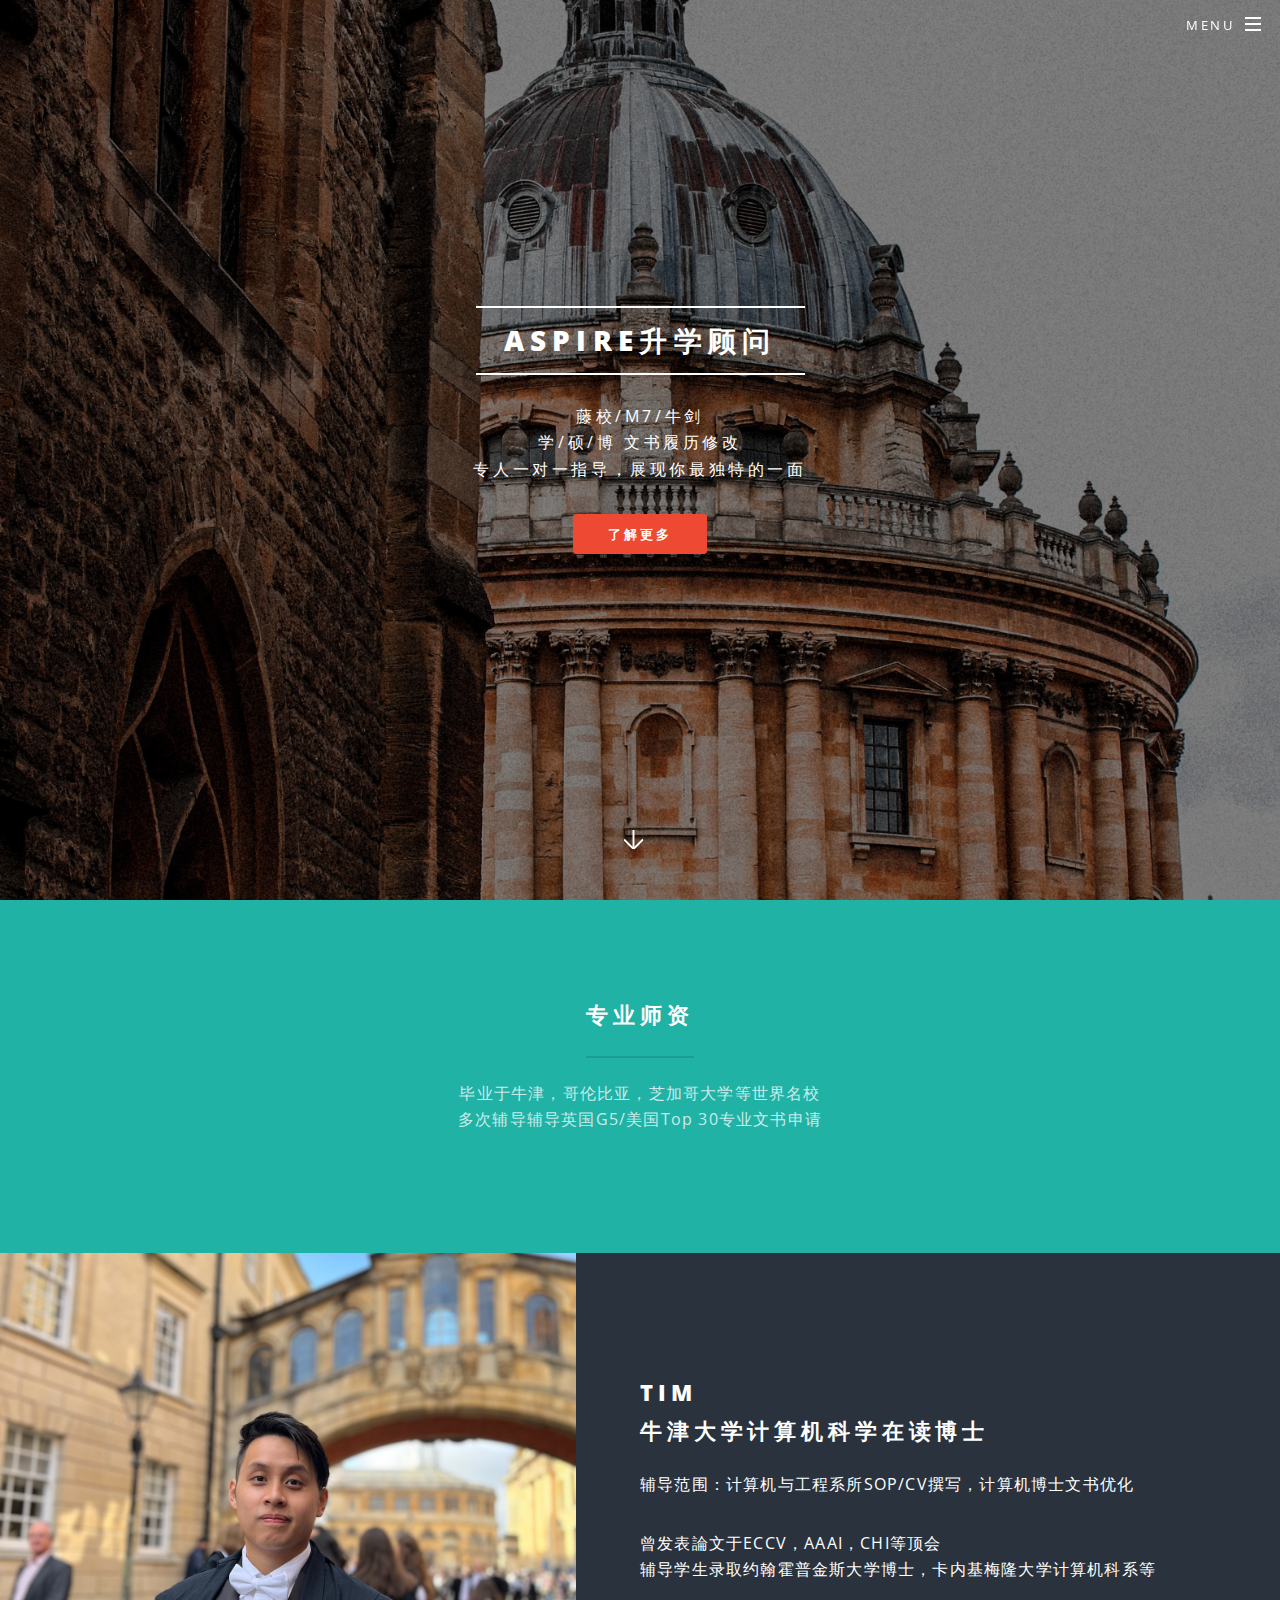
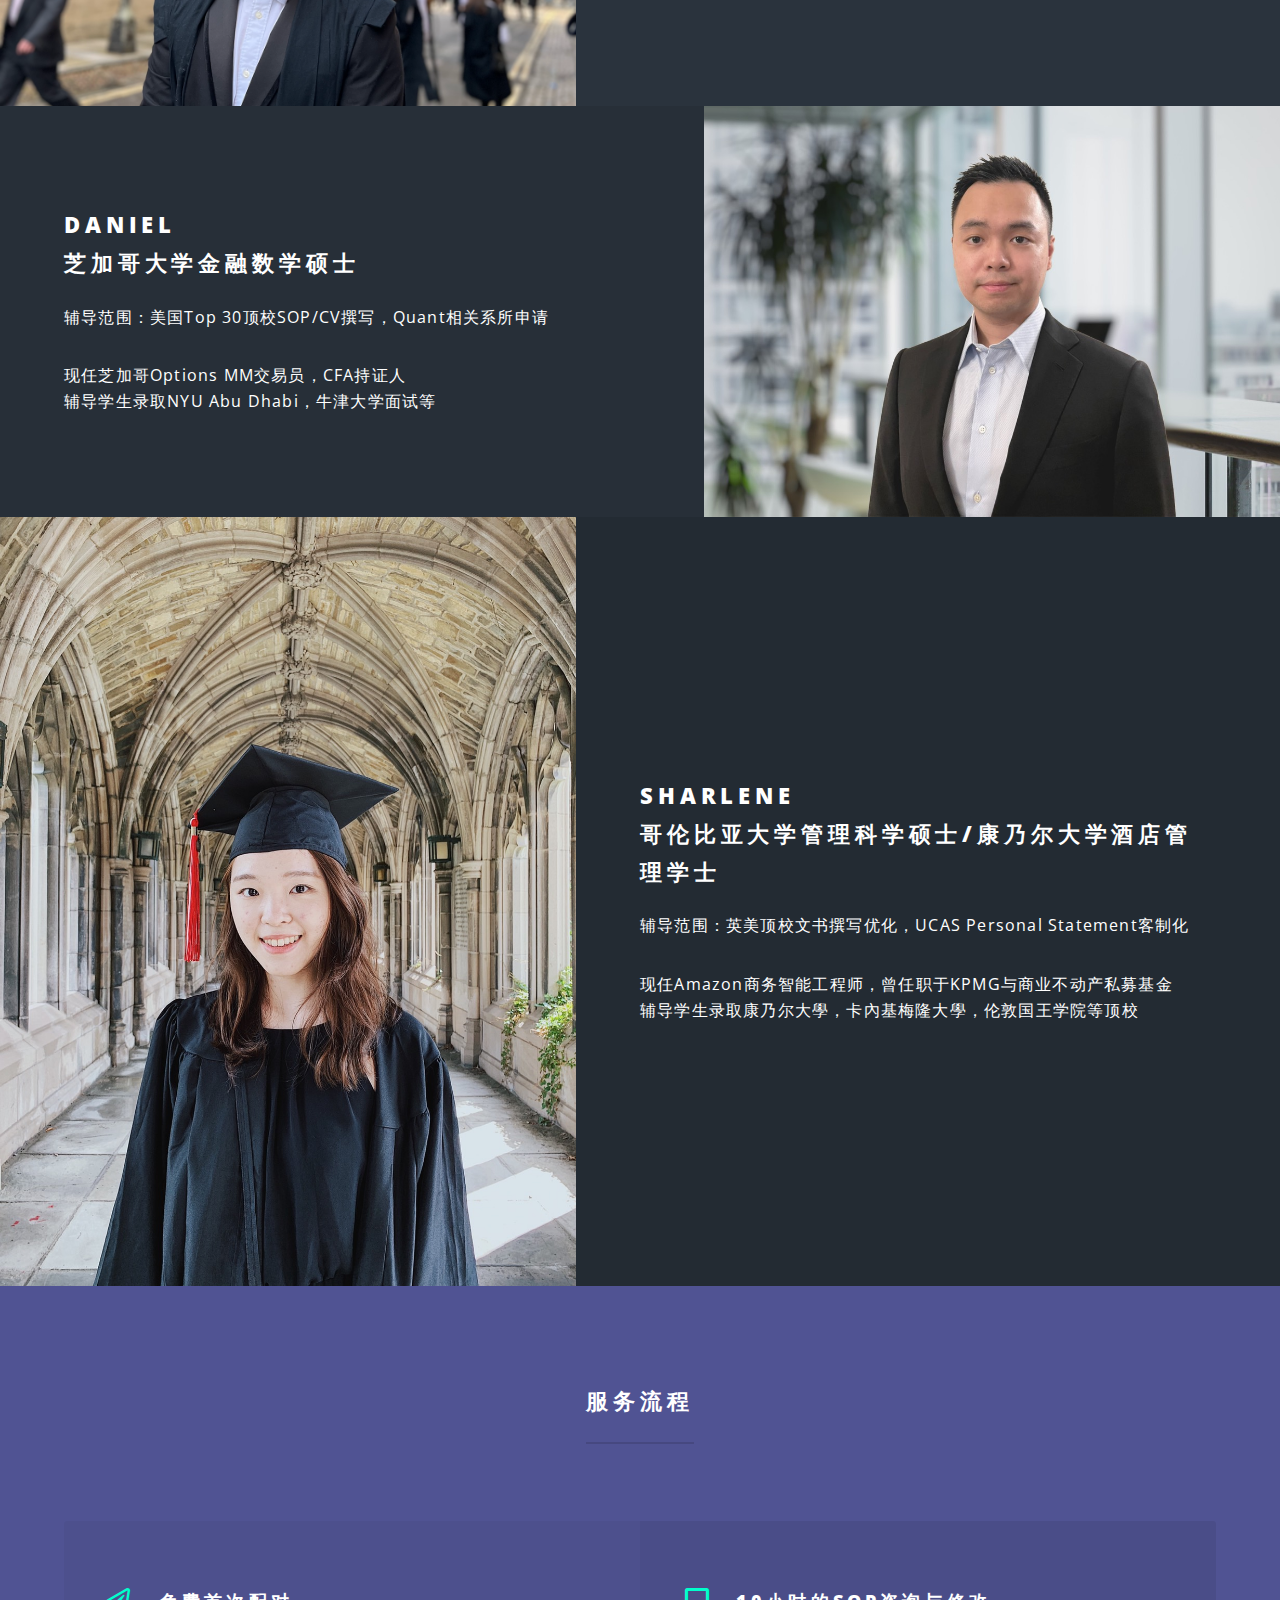
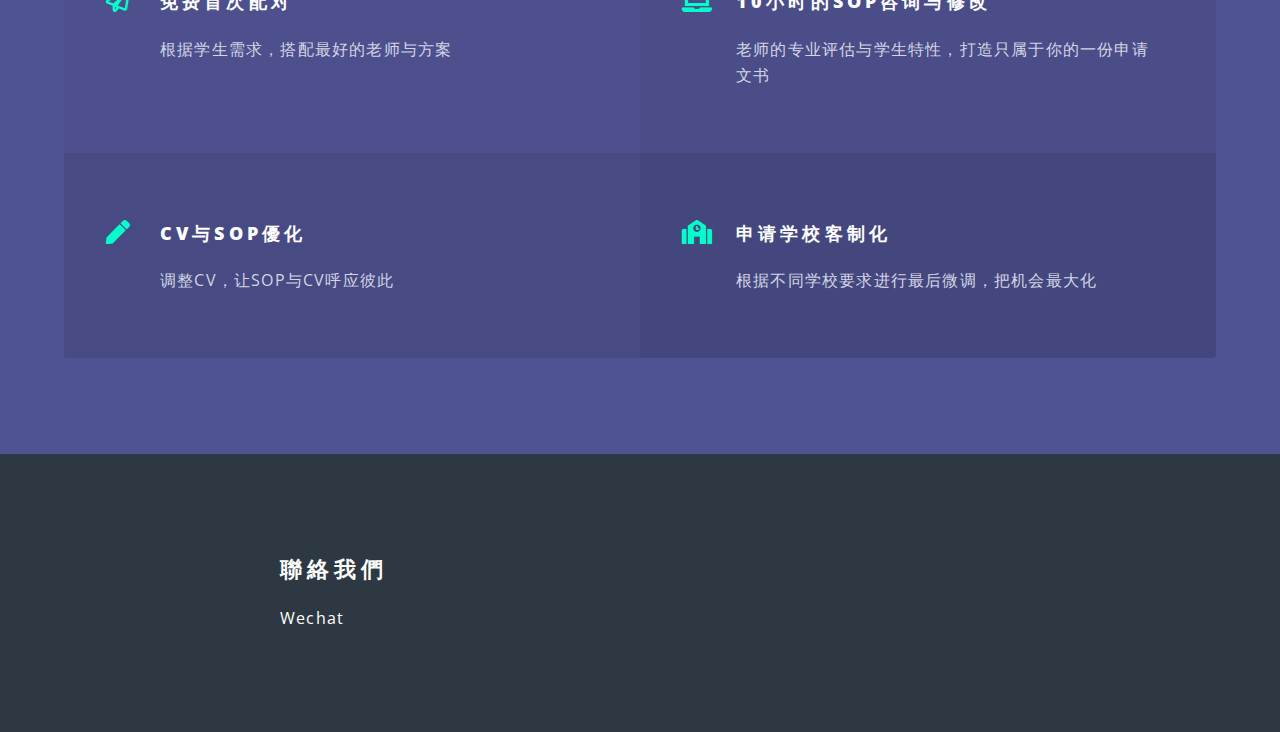
==== commit 4a8335a1: "Update index.html" ====
--- a/index.html
+++ b/index.html
@@ -6,7 +6,7 @@
 -->
 <html>
 	<head>
-		<title>XX留学顾问</title>
+		<title>Aspire留学顾问</title>
 		<meta charset="utf-8" />
 		<meta name="viewport" content="width=device-width, initial-scale=1, user-scalable=no" />
 		<link rel="stylesheet" href="assets/css/main.css" />
@@ -19,7 +19,7 @@
 
 				<!-- Header -->
 					<header id="header" class="alt">
-						<h1><a href="index.html">XX升学</a></h1>
+						<h1><a href="index.html">Aspire升学顾问</a></h1>
 						<nav id="nav">
 							<ul>
 								<li class="special">
@@ -27,10 +27,8 @@
 									<div id="menu">
 										<ul>
 											<li><a href="index.html">Home</a></li>
-											<li><a href="generic.html">Generic</a></li>
+											<li><a href="#one">师资</a></li>
 											<li><a href="elements.html">Elements</a></li>
-											<li><a href="#">Sign Up</a></li>
-											<li><a href="#">Log In</a></li>
 										</ul>
 									</div>
 								</li>
@@ -41,7 +39,7 @@
 				<!-- Banner -->
 					<section id="banner">
 						<div class="inner">
-							<h2>XX升学</h2>
+							<h2>Aspire升学顾问</h2>
 							<p>藤校/M7/牛剑<br />
 							学/硕/博 文书履历修改<br />
 							专人一对一指导，展现你最独特的一面</a></p>
@@ -141,18 +139,18 @@
 					<section id="cta" class="wrapper style4">
 						<div class="inner">
 							<header>
-								<h2>Arcue ut vel commodo</h2>
-								<p>Aliquam ut ex ut augue consectetur interdum endrerit imperdiet amet eleifend fringilla.</p>
+								<h2>聯絡我們</h2>
+								<p>Wechat</p>
 							</header>
 							<ul class="actions stacked">
-								<li><a href="#" class="button fit primary">Activate</a></li>
-								<li><a href="#" class="button fit">Learn More</a></li>
+								<!-- <li><a href="#" class="button fit primary">Activate</a></li>
+								<li><a href="#" class="button fit">Learn More</a></li> -->
 							</ul>
 						</div>
 					</section>
 
 				<!-- Footer -->
-					<footer id="footer">
+					<!-- <footer id="footer">
 						<ul class="icons">
 							<li><a href="#" class="icon brands fa-twitter"><span class="label">Twitter</span></a></li>
 							<li><a href="#" class="icon brands fa-facebook-f"><span class="label">Facebook</span></a></li>
@@ -163,7 +161,7 @@
 						<ul class="copyright">
 							<li>&copy; Untitled</li><li>Design: <a href="http://html5up.net">HTML5 UP</a></li>
 						</ul>
-					</footer>
+					</footer> -->
 
 			</div>
 
